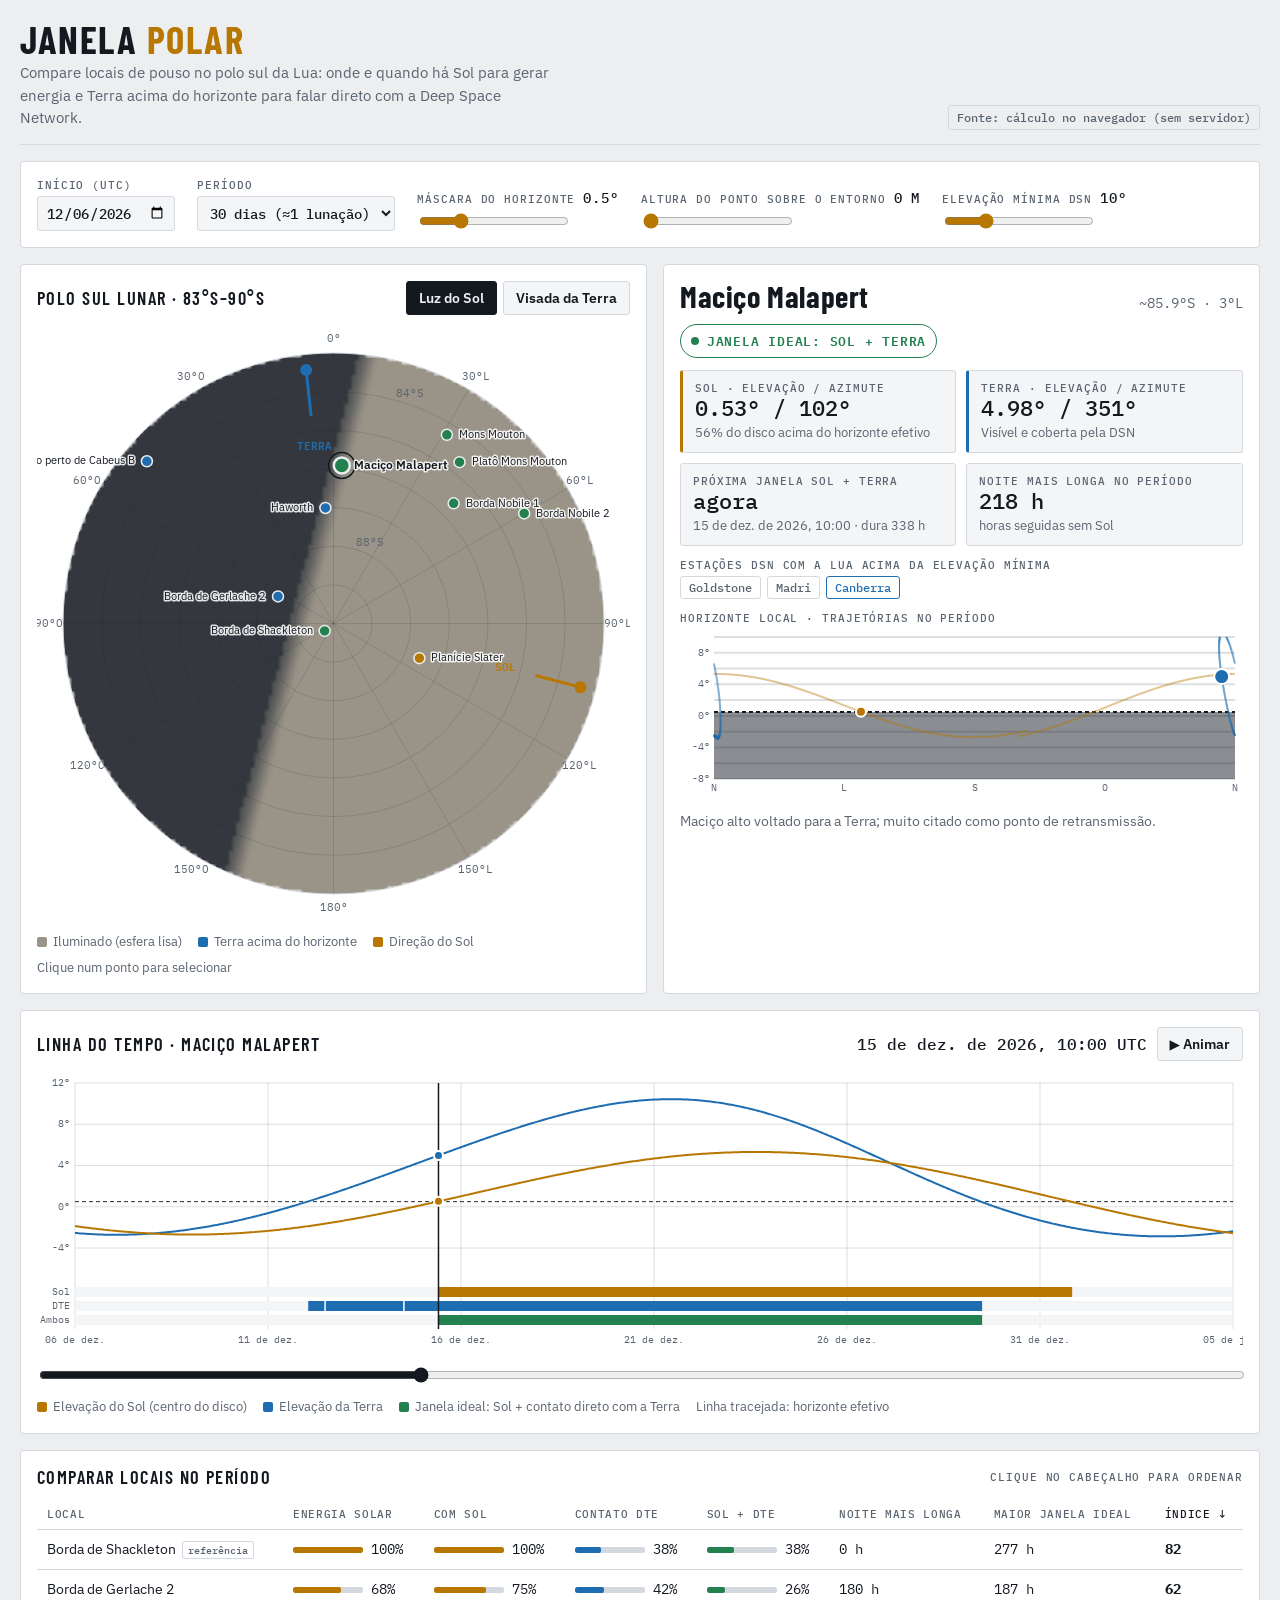
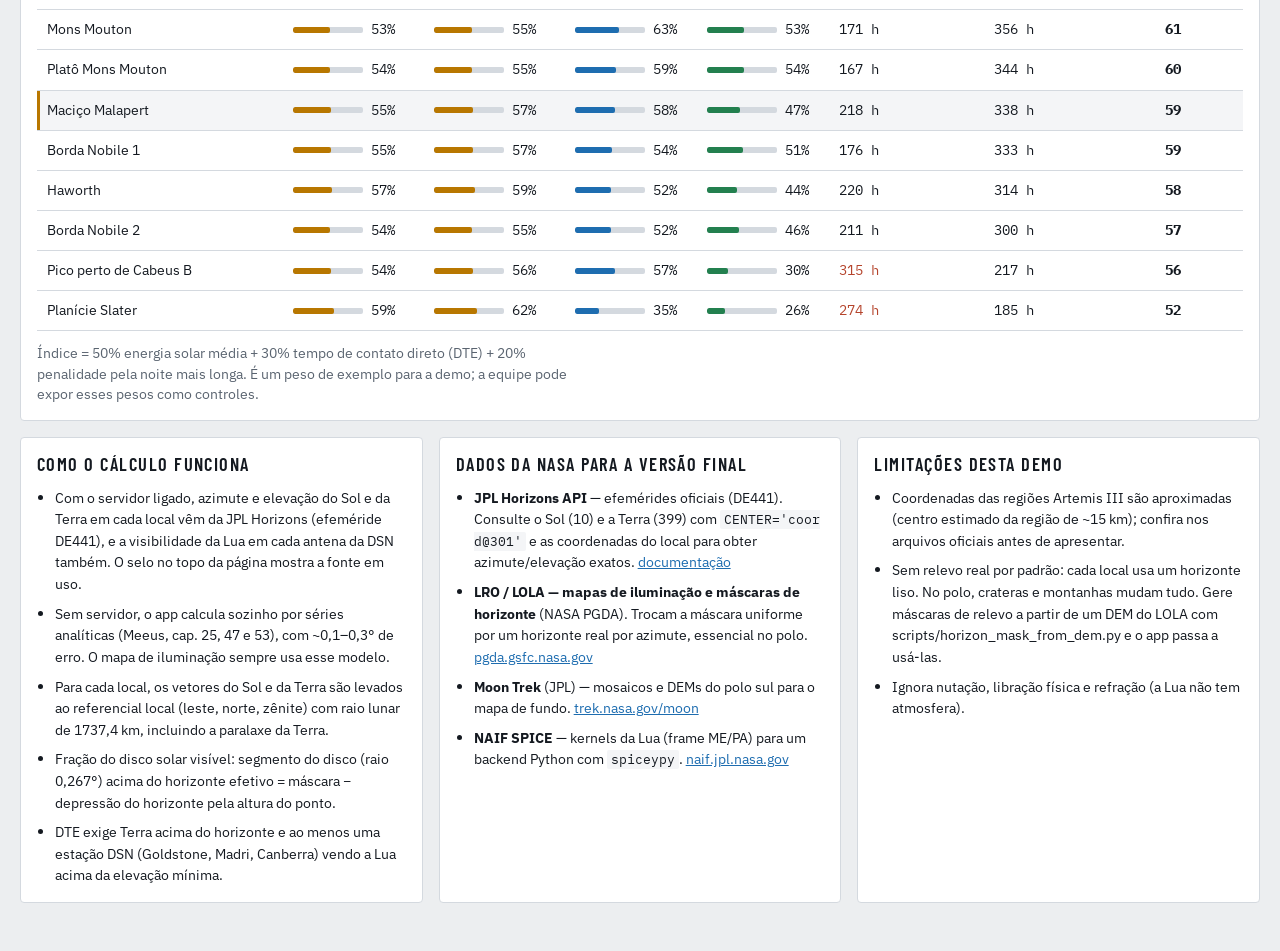
==== frontend/index.html @ 70df2c79 "Janela Polar: backend da JPL Horizons, frontend e scripts - Backend Flask: cliente da Horizons com c" ====
<!doctype html>
<html lang="pt-BR">
<head>
<meta charset="utf-8">
<meta name="viewport" content="width=device-width, initial-scale=1, viewport-fit=cover">
<title>Janela Polar</title>
<link rel="preconnect" href="https://fonts.googleapis.com">
<link rel="preconnect" href="https://fonts.gstatic.com" crossorigin>
<link rel="stylesheet" href="https://fonts.googleapis.com/css2?family=Barlow+Condensed:wght@500;600;700&family=IBM+Plex+Mono:wght@400;500&family=IBM+Plex+Sans:wght@400;500;600&display=swap">
<style>
/* Layout: console de missão — barra de controles, mapa polar + painel do local, linha do tempo, tabela comparativa */
:root{
  --bg:#0e1115; --panel:#151a20; --panel-2:#1b2129; --line:#29313b; --fg:#e4e7ea; --muted:#8e98a3;
  --sun:#f0b443; --earth:#5ea8e4; --both:#6fcf9a; --warn:#e2725b;
  --lit:#b8b2a6; --shade:#07090c; --grid:rgba(200,210,220,.14);
  --f-display:"Barlow Condensed","Arial Narrow",system-ui,sans-serif;
  --f-body:"IBM Plex Sans",system-ui,-apple-system,"Segoe UI",sans-serif;
  --f-mono:"IBM Plex Mono",ui-monospace,"SFMono-Regular",Menlo,monospace;
  color-scheme:dark;
}
@media (prefers-color-scheme: light){:root:not([data-theme="dark"]){
  --bg:#eceef0; --panel:#ffffff; --panel-2:#f4f5f7; --line:#d4d9df; --fg:#141920; --muted:#5a6470;
  --sun:#b87700; --earth:#1e6db0; --both:#23804f; --warn:#b5442c;
  --lit:#9a9488; --shade:#2b3038; --grid:rgba(20,30,40,.14); color-scheme:light}}
:root[data-theme="light"]{
  --bg:#eceef0; --panel:#ffffff; --panel-2:#f4f5f7; --line:#d4d9df; --fg:#141920; --muted:#5a6470;
  --sun:#b87700; --earth:#1e6db0; --both:#23804f; --warn:#b5442c;
  --lit:#9a9488; --shade:#2b3038; --grid:rgba(20,30,40,.14); color-scheme:light}
*{box-sizing:border-box}
body{background:var(--bg);color:var(--fg);font:15px/1.5 var(--f-body);margin:0}
.wrap{max-width:1280px;margin:0 auto;padding-inline:20px;padding-block:20px 48px;display:flex;flex-direction:column;gap:16px}
header{display:flex;flex-wrap:wrap;align-items:flex-end;justify-content:space-between;gap:12px;border-bottom:1px solid var(--line);padding-bottom:14px}
h1{font:700 2.4rem/1 var(--f-display);letter-spacing:.04em;text-transform:uppercase;margin:0}
h1 span{color:var(--sun)}
.sub{color:var(--muted);margin:4px 0 0;max-width:60ch}
.tag{font:500 .75rem var(--f-mono);color:var(--muted);border:1px solid var(--line);padding:4px 8px;border-radius:3px;max-width:100%}
.tag[data-state="horizons"]{color:var(--both);border-color:var(--both)}
.tag[data-state="loading"]{color:var(--sun);border-color:var(--sun)}
a.btn{font:600 .85rem var(--f-body);background:var(--panel-2);color:var(--fg);border:1px solid var(--line);border-radius:3px;padding:7px 12px;text-decoration:none}
a.btn:hover{border-color:var(--muted)}
h2{font:600 1.15rem/1.1 var(--f-display);letter-spacing:.08em;text-transform:uppercase;margin:0;color:var(--fg)}
.lbl{font:500 .7rem var(--f-mono);letter-spacing:.08em;text-transform:uppercase;color:var(--muted)}
.card{background:var(--panel);border:1px solid var(--line);border-radius:4px;padding:16px;min-width:0;display:flex;flex-direction:column;gap:12px}
.controls{display:flex;flex-wrap:wrap;gap:14px 22px;align-items:flex-end}
.ctl{display:flex;flex-direction:column;gap:4px;min-width:0}
.ctl output{font:500 .85rem var(--f-mono);color:var(--fg)}
input[type=date],select{font:500 .9rem var(--f-mono);background:var(--panel-2);color:var(--fg);border:1px solid var(--line);border-radius:3px;padding:6px 8px}
input[type=range]{width:150px;accent-color:var(--sun)}
button{font:600 .85rem var(--f-body);background:var(--panel-2);color:var(--fg);border:1px solid var(--line);border-radius:3px;padding:7px 12px;cursor:pointer}
button:hover{border-color:var(--muted)}
button:focus-visible,input:focus-visible,select:focus-visible,th:focus-visible,tr:focus-visible{outline:2px solid var(--earth);outline-offset:2px}
button[aria-pressed="true"]{background:var(--fg);color:var(--bg);border-color:var(--fg)}
.main{display:grid;grid-template-columns:minmax(0,1.05fr) minmax(0,1fr);gap:16px}
@media (max-width:860px){.main{grid-template-columns:1fr}}
.maphead{display:flex;flex-wrap:wrap;justify-content:space-between;align-items:center;gap:8px}
.toggles{display:flex;gap:6px;flex-wrap:wrap}
canvas{display:block;width:100%;touch-action:none}
#map{aspect-ratio:1/1;max-width:100%;cursor:crosshair}
.legend{display:flex;flex-wrap:wrap;gap:6px 16px;font-size:.82rem;color:var(--muted)}
.sw{display:inline-block;width:10px;height:10px;border-radius:2px;margin-right:6px;vertical-align:-1px}
.site-title{display:flex;flex-wrap:wrap;justify-content:space-between;gap:8px;align-items:baseline}
.site-title h3{font:700 1.9rem/1 var(--f-display);margin:0;letter-spacing:.02em}
.coords{font:400 .85rem var(--f-mono);color:var(--muted)}
.status{display:inline-flex;align-items:center;gap:8px;font:600 .8rem var(--f-mono);text-transform:uppercase;letter-spacing:.06em;padding:5px 10px;border-radius:999px;border:1px solid currentColor}
.status::before{content:"";width:8px;height:8px;border-radius:50%;background:currentColor}
.readouts{display:grid;grid-template-columns:repeat(2,minmax(0,1fr));gap:10px}
.ro{background:var(--panel-2);border:1px solid var(--line);border-radius:3px;padding:10px 12px;display:flex;flex-direction:column;gap:2px}
.ro .v{font:500 1.35rem/1.1 var(--f-mono);font-variant-numeric:tabular-nums}
.ro .d{font-size:.8rem;color:var(--muted)}
.ro.sun{border-left:3px solid var(--sun)} .ro.earth{border-left:3px solid var(--earth)}
.chips{display:flex;gap:6px;flex-wrap:wrap}
.chip{font:500 .75rem var(--f-mono);padding:3px 8px;border-radius:3px;border:1px solid var(--line);color:var(--muted)}
.chip.on{color:var(--earth);border-color:var(--earth)}
.note{font-size:.85rem;color:var(--muted);margin:0;max-width:70ch}
#horizon{height:170px}
#timeline{height:280px;cursor:ew-resize}
.tlhead{display:flex;flex-wrap:wrap;justify-content:space-between;align-items:center;gap:10px}
.now{font:500 1rem var(--f-mono);font-variant-numeric:tabular-nums}
#scrub{width:100%;accent-color:var(--fg)}
.tablewrap{overflow-x:auto}
table{border-collapse:collapse;width:100%;min-width:860px;font-size:.88rem}
th{font:500 .7rem var(--f-mono);letter-spacing:.06em;text-transform:uppercase;color:var(--muted);text-align:left;padding:8px 10px;border-bottom:1px solid var(--line);cursor:pointer;white-space:nowrap;user-select:none}
th.sorted{color:var(--fg)}
td{padding:9px 10px;border-bottom:1px solid var(--line);font-variant-numeric:tabular-nums;white-space:nowrap}
td.num{font-family:var(--f-mono)}
tbody tr{cursor:pointer}
tbody tr:hover{background:var(--panel-2)}
tbody tr.sel{background:var(--panel-2);box-shadow:inset 3px 0 0 var(--sun)}
.bar{display:flex;align-items:center;gap:8px}
.bar i{display:block;height:6px;border-radius:2px;background:var(--line);width:70px;position:relative;overflow:hidden}
.bar i b{position:absolute;inset:0 auto 0 0;border-radius:2px}
.ref{font:500 .65rem var(--f-mono);color:var(--muted);border:1px solid var(--line);padding:1px 5px;border-radius:2px;margin-left:6px}
.cols{display:grid;grid-template-columns:repeat(auto-fit,minmax(280px,1fr));gap:16px}
.cols ul{margin:0;padding-left:18px;display:flex;flex-direction:column;gap:8px;font-size:.9rem}
.cols li{max-width:65ch}
a{color:var(--earth)}
code{font:400 .82rem var(--f-mono);background:var(--panel-2);padding:1px 4px;border-radius:2px;word-break:break-all}
@media (prefers-reduced-motion: reduce){*{transition:none!important}}
</style>

</head>
<body>
<div class="wrap">
<header>
  <div>
    <h1>Janela <span>Polar</span></h1>
    <p class="sub">Compare locais de pouso no polo sul da Lua: onde e quando há Sol para gerar energia e Terra acima do horizonte para falar direto com a Deep Space Network.</p>
  </div>
  <span class="tag" id="src" data-state="loading" title="De onde vêm as posições do Sol e da Terra">Calculando no navegador…</span>
</header>

<section class="card" aria-label="Parâmetros">
  <div class="controls">
    <label class="ctl"><span class="lbl">Início (UTC)</span><input type="date" id="start" value="2026-10-13"></label>
    <label class="ctl"><span class="lbl">Período</span>
      <select id="dur"><option value="14">14 dias</option><option value="30" selected>30 dias (≈1 lunação)</option><option value="60">60 dias</option><option value="90">90 dias</option></select></label>
    <label class="ctl"><span class="lbl">Máscara do horizonte <output id="maskO"></output></span><input type="range" id="mask" min="-1" max="5" step="0.1" value="0.5"></label>
    <label class="ctl"><span class="lbl">Altura do ponto sobre o entorno <output id="hgtO"></output></span><input type="range" id="hgt" min="0" max="3000" step="50" value="0"></label>
    <label class="ctl"><span class="lbl">Elevação mínima DSN <output id="dsnO"></output></span><input type="range" id="dsn" min="5" max="25" step="1" value="10"></label>
  </div>
</section>

<div class="main">
  <section class="card" aria-label="Mapa do polo sul">
    <div class="maphead">
      <h2>Polo sul lunar · 83°S–90°S</h2>
      <div class="toggles">
        <button id="tSun" aria-pressed="true">Luz do Sol</button>
        <button id="tEarth" aria-pressed="false">Visada da Terra</button>
      </div>
    </div>
    <canvas id="map" width="600" height="600" aria-label="Mapa polar estereográfico com os locais candidatos"></canvas>
    <div class="legend">
      <span><span class="sw" style="background:var(--lit)"></span>Iluminado (esfera lisa)</span>
      <span><span class="sw" style="background:var(--earth)"></span>Terra acima do horizonte</span>
      <span><span class="sw" style="background:var(--sun)"></span>Direção do Sol</span>
      <span>Clique num ponto para selecionar</span>
    </div>
  </section>

  <section class="card" aria-live="polite">
    <div class="site-title">
      <h3 id="sName">—</h3>
      <span class="coords" id="sCoords"></span>
    </div>
    <div><span class="status" id="sStatus">—</span></div>
    <div class="readouts">
      <div class="ro sun"><span class="lbl">Sol · elevação / azimute</span><span class="v" id="rSun">—</span><span class="d" id="rSunD"></span></div>
      <div class="ro earth"><span class="lbl">Terra · elevação / azimute</span><span class="v" id="rEarth">—</span><span class="d" id="rEarthD"></span></div>
      <div class="ro"><span class="lbl">Próxima janela Sol + Terra</span><span class="v" id="rNext">—</span><span class="d" id="rNextD"></span></div>
      <div class="ro"><span class="lbl">Noite mais longa no período</span><span class="v" id="rDark">—</span><span class="d">horas seguidas sem Sol</span></div>
    </div>
    <div class="ctl"><span class="lbl">Estações DSN com a Lua acima da elevação mínima</span>
      <div class="chips" id="dsnChips"></div></div>
    <div class="ctl"><span class="lbl">Horizonte local · trajetórias no período</span>
      <canvas id="horizon" aria-label="Vista do horizonte com trajetórias do Sol e da Terra"></canvas></div>
    <p class="note" id="sNote"></p>
  </section>
</div>

<section class="card" aria-label="Linha do tempo">
  <div class="tlhead">
    <h2>Linha do tempo · <span id="tlName"></span></h2>
    <div style="display:flex;gap:10px;align-items:center;flex-wrap:wrap">
      <span class="now" id="nowLbl"></span>
      <a class="btn" id="csv" href="#" hidden>Baixar janelas (CSV)</a>
      <button id="play" aria-pressed="false">▶ Animar</button>
    </div>
  </div>
  <canvas id="timeline" aria-label="Elevação do Sol e da Terra ao longo do período"></canvas>
  <input type="range" id="scrub" min="0" max="719" value="0" aria-label="Momento selecionado">
  <div class="legend">
    <span><span class="sw" style="background:var(--sun)"></span>Elevação do Sol (centro do disco)</span>
    <span><span class="sw" style="background:var(--earth)"></span>Elevação da Terra</span>
    <span><span class="sw" style="background:var(--both)"></span>Janela ideal: Sol + contato direto com a Terra</span>
    <span>Linha tracejada: horizonte efetivo</span>
  </div>
</section>

<section class="card" aria-label="Comparação">
  <div class="tlhead"><h2>Comparar locais no período</h2><span class="lbl">clique no cabeçalho para ordenar</span></div>
  <div class="tablewrap"><table id="tbl"><thead></thead><tbody></tbody></table></div>
  <p class="note">Índice = 50% energia solar média + 30% tempo de contato direto (DTE) + 20% penalidade pela noite mais longa. É um peso de exemplo para a demo; a equipe pode expor esses pesos como controles.</p>
</section>

<section class="cols">
  <div class="card"><h2>Como o cálculo funciona</h2><ul>
    <li>Com o servidor ligado, azimute e elevação do Sol e da Terra em cada local vêm da JPL Horizons (efeméride DE441), e a visibilidade da Lua em cada antena da DSN também. O selo no topo da página mostra a fonte em uso.</li>
    <li>Sem servidor, o app calcula sozinho por séries analíticas (Meeus, cap. 25, 47 e 53), com ~0,1–0,3° de erro. O mapa de iluminação sempre usa esse modelo.</li>
    <li>Para cada local, os vetores do Sol e da Terra são levados ao referencial local (leste, norte, zênite) com raio lunar de 1737,4 km, incluindo a paralaxe da Terra.</li>
    <li>Fração do disco solar visível: segmento do disco (raio 0,267°) acima do horizonte efetivo = máscara − depressão do horizonte pela altura do ponto.</li>
    <li>DTE exige Terra acima do horizonte e ao menos uma estação DSN (Goldstone, Madri, Canberra) vendo a Lua acima da elevação mínima.</li>
  </ul></div>
  <div class="card"><h2>Dados da NASA para a versão final</h2><ul>
    <li><b>JPL Horizons API</b> — efemérides oficiais (DE441). Consulte o Sol (10) e a Terra (399) com <code>CENTER='coord@301'</code> e as coordenadas do local para obter azimute/elevação exatos. <a href="https://ssd-api.jpl.nasa.gov/doc/horizons.html" target="_blank" rel="noopener">documentação</a></li>
    <li><b>LRO / LOLA — mapas de iluminação e máscaras de horizonte</b> (NASA PGDA). Trocam a máscara uniforme por um horizonte real por azimute, essencial no polo. <a href="https://pgda.gsfc.nasa.gov/" target="_blank" rel="noopener">pgda.gsfc.nasa.gov</a></li>
    <li><b>Moon Trek</b> (JPL) — mosaicos e DEMs do polo sul para o mapa de fundo. <a href="https://trek.nasa.gov/moon/" target="_blank" rel="noopener">trek.nasa.gov/moon</a></li>
    <li><b>NAIF SPICE</b> — kernels da Lua (frame ME/PA) para um backend Python com <code>spiceypy</code>. <a href="https://naif.jpl.nasa.gov/naif/" target="_blank" rel="noopener">naif.jpl.nasa.gov</a></li>
  </ul></div>
  <div class="card"><h2>Limitações desta demo</h2><ul>
    <li>Coordenadas das regiões Artemis III são aproximadas (centro estimado da região de ~15 km); confira nos arquivos oficiais antes de apresentar.</li>
    <li>Sem relevo real por padrão: cada local usa um horizonte liso. No polo, crateras e montanhas mudam tudo. Gere máscaras de relevo a partir de um DEM do LOLA com scripts/horizon_mask_from_dem.py e o app passa a usá-las.</li>
    <li>Ignora nutação, libração física e refração (a Lua não tem atmosfera).</li>
  </ul></div>
</section>
</div>

<script src="config.js"></script>
<script>
/* ===== Motor de efemérides (Meeus) =====
   Usado (1) para o mapa de iluminação e (2) como reserva quando não há servidor.
   A mesma matemática está em backend/app/analytic.py. */
const D2R=Math.PI/180,R2D=180/Math.PI,RM=1737.4,SUN_R=0.2666;
const sd=x=>Math.sin(x*D2R),cd=x=>Math.cos(x*D2R);
const norm=a=>{a%=360;return a<0?a+360:a};
const wrap=a=>{a=norm(a);return a>180?a-360:a};
function moonGeo(T){
 const Lp=norm(218.3164477+481267.88123421*T),D=norm(297.8501921+445267.1114034*T),M=norm(357.5291092+35999.0502909*T),Mp=norm(134.9633964+477198.8675055*T),F=norm(93.2720950+483202.0175233*T),Om=norm(125.0445479-1934.1362891*T),E=1-0.002516*T,s=sd,c=cd;
 const L=6288774*s(Mp)+1274027*s(2*D-Mp)+658314*s(2*D)+213618*s(2*Mp)-185116*E*s(M)-114332*s(2*F)+58793*s(2*D-2*Mp)+57066*E*s(2*D-M-Mp)+53322*s(2*D+Mp)+45758*E*s(2*D-M)-40923*E*s(M-Mp)-34720*s(D)-30383*E*s(M+Mp)+15327*s(2*D-2*F)-12528*s(Mp+2*F)+10980*s(Mp-2*F)+10675*s(4*D-Mp)+10034*s(3*Mp)+8548*s(4*D-2*Mp)-7888*E*s(2*D+M-Mp)-6766*E*s(2*D+M)-5163*s(D-Mp);
 const B=5128122*s(F)+280602*s(Mp+F)+277693*s(Mp-F)+173237*s(2*D-F)+55413*s(2*D-Mp+F)+46271*s(2*D-Mp-F)+32573*s(2*D+F)+17198*s(2*Mp+F)+9266*s(2*D+Mp-F)+8822*s(2*Mp-F)+8216*E*s(2*D-M-F)+4324*s(2*D-2*Mp-F)+4200*s(2*D+Mp+F);
 const R=-20905355*c(Mp)-3699111*c(2*D-Mp)-2955968*c(2*D)-569925*c(2*Mp)+48888*E*c(M)-3149*c(2*F)+246158*c(2*D-2*Mp)-152138*E*c(2*D-M-Mp)-170733*c(2*D+Mp)-204586*E*c(2*D-M)-129620*E*c(M-Mp)+108743*c(D)+104755*E*c(M+Mp)+10321*c(2*D-2*F)+79661*c(Mp-2*F)-34782*c(4*D-Mp)-23210*c(3*Mp)-21636*c(4*D-2*Mp)+24208*E*c(2*D+M-Mp)+30824*E*c(2*D+M)-8379*c(D-Mp);
 return {lam:norm(Lp+L/1e6),bet:B/1e6,dist:385000.56+R/1000,F,Om};
}
function sunGeo(T){const L0=norm(280.46646+36000.76983*T),M=norm(357.52911+35999.05029*T);
 const C=(1.914602-0.004817*T)*sd(M)+0.019993*sd(2*M)+0.000289*sd(3*M);const e=0.016708634,v=M+C;
 return {lam:norm(L0+C),dist:149597870.7*1.000001018*(1-e*e)/(1+e*cd(v))};}
const INC=1.54242;
function selen(lam,bet,mo){const W=lam-mo.Om;
 const A=Math.atan2(sd(W)*cd(bet)*cd(INC)-sd(bet)*sd(INC),cd(W)*cd(bet))*R2D;
 return {lon:wrap(A-mo.F),lat:Math.asin(-sd(W)*cd(bet)*sd(INC)-sd(bet)*cd(INC))*R2D};}
function ephem(ms){const jd=ms/864e5+2440587.5,T=(jd-2451545)/36525;
 const mo=moonGeo(T),su=sunGeo(T);
 const earth=selen(mo.lam,mo.bet,mo);earth.dist=mo.dist;
 const r=mo.dist/su.dist,lamH=su.lam+180+r*R2D*cd(mo.bet)*sd(su.lam-mo.lam);
 const sun=selen(lamH,r*mo.bet,mo);sun.dist=su.dist;
 const eps=23.4393-0.013*T;
 const ra=Math.atan2(sd(mo.lam)*cd(eps)-Math.tan(mo.bet*D2R)*sd(eps),cd(mo.lam))*R2D;
 const dec=Math.asin(sd(mo.bet)*cd(eps)+cd(mo.bet)*sd(eps)*sd(mo.lam))*R2D;
 const gmst=norm(280.46061837+360.98564736629*(jd-2451545));
 return {earth,sun,ra,dec,gmst};}
function topo(lat,lon,body){
 const bx=body.dist*cd(body.lat)*cd(body.lon),by=body.dist*cd(body.lat)*sd(body.lon),bz=body.dist*sd(body.lat);
 const ux=cd(lat)*cd(lon),uy=cd(lat)*sd(lon),uz=sd(lat);
 const vx=bx-RM*ux,vy=by-RM*uy,vz=bz-RM*uz,n=Math.hypot(vx,vy,vz);
 const up=(vx*ux+vy*uy+vz*uz)/n,ea=(-vx*sd(lon)+vy*cd(lon))/n,no=(-vx*sd(lat)*cd(lon)-vy*sd(lat)*sd(lon)+vz*cd(lat))/n;
 return {el:Math.asin(Math.max(-1,Math.min(1,up)))*R2D,az:norm(Math.atan2(ea,no)*R2D)};}
function discFrac(el,h){const d=(el-h)/SUN_R;if(d>=1)return 1;if(d<=-1)return 0;return (Math.PI-Math.acos(d)+d*Math.sqrt(1-d*d))/Math.PI;}
let DSN=[{id:"gdscc",n:"Goldstone",lat:35.43,lon:-116.89},{id:"mdscc",n:"Madri",lat:40.43,lon:-4.25},{id:"cdscc",n:"Canberra",lat:-35.40,lon:148.98}];
function dsnEl(e,st){const H=e.gmst+st.lon-e.ra;return Math.asin(sd(st.lat)*sd(e.dec)+cd(st.lat)*cd(e.dec)*cd(H))*R2D;}

/* ===== Locais (coordenadas aproximadas) =====
   Lista de reserva. Quando o servidor responde, a lista vem de backend/data/sites.json. */
let SITES=[
 {id:"cab",n:"Pico perto de Cabeus B",lat:-83.6,lon:-49,d:"Região mais distante do polo; voltada para o lado visível, boa visada da Terra."},
 {id:"haw",n:"Haworth",lat:-87.0,lon:-4,d:"Borda da cratera Haworth, vizinha de regiões permanentemente sombreadas."},
 {id:"mal",n:"Maciço Malapert",lat:-85.9,lon:3,d:"Maciço alto voltado para a Terra; muito citado como ponto de retransmissão."},
 {id:"mmp",n:"Platô Mons Mouton",lat:-84.7,lon:38,d:"Platô no topo de Mons Mouton, área alta e relativamente plana."},
 {id:"mmo",n:"Mons Mouton",lat:-84.3,lon:31,d:"Encostas de Mons Mouton, uma das maiores elevações da região."},
 {id:"nb1",n:"Borda Nobile 1",lat:-85.6,lon:45,d:"Borda da cratera Nobile, próxima a sombras permanentes."},
 {id:"nb2",n:"Borda Nobile 2",lat:-84.3,lon:60,d:"Outro trecho da borda de Nobile, mais a leste."},
 {id:"dg2",n:"Borda de Gerlache 2",lat:-88.4,lon:-64,d:"A mais próxima do polo (~50 km), sobre um relevo ~3 km acima do entorno."},
 {id:"sla",n:"Planície Slater",lat:-87.6,lon:112,d:"Planície do lado oposto à Terra: compare a comunicação com os demais."},
 {id:"shk",n:"Borda de Shackleton",lat:-89.7,lon:-130,ref:true,d:"Referência clássica de iluminação quase contínua (não está na lista de 9)."}
];

/* ===== Estado ===== */
const $=id=>document.getElementById(id);
const S={start:0,hours:720,t:0,sel:"mal",layer:{sun:true,earth:false},sort:{k:"score",dir:-1},raw:null,win:null,stats:null,src:"local",playing:false};
const API_BASE=window.JANELA_API_BASE??(location.protocol==="file:"?"http://localhost:5000":"");
const fmt=new Intl.DateTimeFormat("pt-BR",{timeZone:"UTC",day:"2-digit",month:"short",year:"numeric",hour:"2-digit",minute:"2-digit"});
const fmtD=new Intl.DateTimeFormat("pt-BR",{timeZone:"UTC",day:"2-digit",month:"short"});
const col=n=>getComputedStyle(document.documentElement).getPropertyValue(n).trim();
function horizonEff(){const m=+$("mask").value,H=+$("hgt").value;const dip=Math.acos(RM/(RM+H/1000))*R2D;return m-dip;}

/* ===== Dados: servidor (Horizons) → arquivo pré-calculado → cálculo local =====
   Todas as fontes produzem o mesmo formato "raw":
   { sites: {id: {se, sa, ee, ea, mask}}, dsnEl: [Float32Array por antena] } */
function readPeriod(){
 const [y,mo,d]=$("start").value.split("-").map(Number);
 S.start=Date.UTC(y,(mo||1)-1,d||1);S.hours=+$("dur").value*24;
}
function localRaw(){
 const N=S.hours+1,sites={},dsn=DSN.map(()=>new Float32Array(N));
 for(const s of SITES)sites[s.id]={se:new Float32Array(N),sa:new Float32Array(N),ee:new Float32Array(N),ea:new Float32Array(N),mask:null};
 for(let i=0;i<N;i++){const e=ephem(S.start+i*36e5);
  DSN.forEach((st,k)=>dsn[k][i]=dsnEl(e,st));
  for(const s of SITES){const a=topo(s.lat,s.lon,e.sun),b=topo(s.lat,s.lon,e.earth),r=sites[s.id];r.se[i]=a.el;r.sa[i]=a.az;r.ee[i]=b.el;r.ea[i]=b.az;}}
 return {sites,dsnEl:dsn};
}
const F32=a=>Float32Array.from(a,v=>v==null?NaN:v);
function fromBundle(b){
 if(b.step_min!==60)throw new Error("o app espera passo de 60 min");
 if(b.site_list)SITES=b.site_list.map(s=>({id:s.id,n:s.name,lat:s.lat,lon:s.lon,d:s.desc||"",ref:!!s.ref}));
 if(b.dsn&&b.dsn.stations)DSN=b.dsn.stations.map(s=>({id:s.id,n:s.name,lat:s.lat,lon:s.lon}));
 const sites={};
 for(const [id,r] of Object.entries(b.sites))sites[id]={se:F32(r.sun_el),sa:F32(r.sun_az),ee:F32(r.earth_el),ea:F32(r.earth_az),mask:r.mask||null};
 S.hours=b.n-1;
 return {sites,dsnEl:DSN.map(st=>F32(b.dsn.elev[st.id]))};
}
async function fetchJSON(url,ms){
 const c=new AbortController(),t=setTimeout(()=>c.abort(),ms);
 try{const r=await fetch(url,{signal:c.signal});if(!r.ok)throw new Error("HTTP "+r.status);return await r.json();}
 finally{clearTimeout(t);}
}
const SRC_LABEL={
 horizons:"Fonte: JPL Horizons (servidor)",
 mixed:"Fonte: Horizons + modelo analítico (servidor)",
 analytic:"Fonte: modelo analítico (servidor)",
 pre:"Fonte: dados pré-calculados",
 local:"Fonte: cálculo no navegador (sem servidor)",
 loading:"Consultando a JPL Horizons… a primeira vez pode levar ~1 min"};
function setSource(kind,detail){
 S.src=kind;const el=$("src");el.dataset.state=kind==="horizons"?"horizons":kind==="loading"?"loading":"other";
 el.textContent=SRC_LABEL[kind]+(detail?` · ${detail}`:"");
 const server=["horizons","mixed","analytic"].includes(kind);$("csv").hidden=!server;
}
let loadToken=0;
async function loadRemote(){
 const token=++loadToken,date=$("start").value,days=$("dur").value;
 setSource("loading");
 try{
  const b=await fetchJSON(`${API_BASE}/api/bundle?start=${date}&days=${days}&step=60`,180000);
  if(token!==loadToken)return;
  S.raw=fromBundle(b);setSource(b.source,b.warnings&&b.warnings.length?`${b.warnings.length} aviso(s)`:"");
 }catch(err){
  if(token!==loadToken)return;
  try{
   const b=await fetchJSON(`data/bundle-${date}-${days}d.json`,8000);
   if(token!==loadToken)return;
   S.raw=fromBundle(b);setSource("pre",b.source==="horizons"?"JPL Horizons":"modelo analítico");
  }catch(_){if(token!==loadToken)return;setSource("local");return;}
 }
 afterData();
}
function computeWindows(){
 const H0=horizonEff(),dmin=+$("dsn").value,N=S.hours+1,R=S.raw;
 const dsnMask=new Uint8Array(N);
 for(let i=0;i<N;i++){let m=0;R.dsnEl.forEach((a,k)=>{if(a[i]>=dmin)m|=1<<k});dsnMask[i]=m;}
 const win={},stats={};
 for(const s of SITES){const r=R.sites[s.id];if(!r)continue;const mask=r.mask;
  const hz=az=>H0+(mask&&!isNaN(az)?(mask[Math.round(norm(az))%360]??0):0);
  const fr=new Float32Array(N),ok=new Uint8Array(N),hs=new Float32Array(N),he=new Float32Array(N);
  let en=0,lit=0,dte=0,both=0,dark=0,maxDark=0,w=0,maxWin=0;
  for(let i=0;i<N;i++){hs[i]=hz(r.sa[i]);he[i]=hz(r.ea[i]);fr[i]=isNaN(r.se[i])?0:discFrac(r.se[i],hs[i]);
   const L=fr[i]>=0.5,C=r.ee[i]>he[i]&&dsnMask[i]>0;ok[i]=(L?1:0)|(C?2:0);
   en+=fr[i];if(fr[i]>0)lit++;if(C)dte++;if(L&&C)both++;
   dark=fr[i]===0?dark+1:0;maxDark=Math.max(maxDark,dark);
   w=(L&&C)?w+1:0;maxWin=Math.max(maxWin,w);}
  win[s.id]={fr,ok,hs,he,mask,hz};
  const E=en/N,D=dte/N;
  stats[s.id]={energy:E,lit:lit/N,dte:D,both:both/N,maxDark,maxWin,score:100*(0.5*E+0.3*D+0.2*(1-maxDark/N))};}
 SITES=SITES.filter(s=>win[s.id]);if(!win[S.sel])S.sel=SITES[0].id;
 S.win=win;S.dsnMask=dsnMask;S.stats=stats;S.h0=H0;
 $("scrub").max=S.hours;if(S.t>S.hours)S.t=0;$("scrub").value=S.t;
}
const site=id=>Object.assign({},S.raw.sites[id],S.win[id]);

/* ===== Canvas util ===== */
function fit(cv){const r=cv.getBoundingClientRect(),dpr=window.devicePixelRatio||1;const w=Math.max(1,Math.round(r.width)),h=Math.max(1,Math.round(r.height));
 if(cv.width!==w*dpr||cv.height!==h*dpr){cv.width=w*dpr;cv.height=h*dpr;}const ctx=cv.getContext("2d");ctx.setTransform(dpr,0,0,dpr,0,0);return {ctx,w,h};}
function rgba(hex,a){hex=hex.replace("#","");if(hex.length===3)hex=hex.split("").map(c=>c+c).join("");const n=parseInt(hex,16);return `rgba(${n>>16&255},${n>>8&255},${n&255},${a})`;}

/* ===== Mapa polar ===== */
const MAXC=7; // colatitude máxima (graus) => 83°S
const off=document.createElement("canvas");off.width=off.height=150;
function proj(lat,lon,R,cx,cy){const r=R*Math.tan((90+lat)/2*D2R)/Math.tan(MAXC/2*D2R);return [cx+r*sd(lon),cy-r*cd(lon)];}
function unproj(x,y,R,cx,cy){const dx=x-cx,dy=cy-y,r=Math.hypot(dx,dy)/R;const colat=2*Math.atan(r*Math.tan(MAXC/2*D2R))*R2D;return {lat:colat-90,lon:Math.atan2(dx,dy)*R2D,inside:r<=1};}
function drawMap(){
 const cv=$("map"),{ctx,w,h}=fit(cv),cx=w/2,cy=h/2,R=Math.min(w,h)/2-26;
 ctx.clearRect(0,0,w,h);
 // o mapa usa o modelo analítico com horizonte liso (seria pesado pedir 22 mil pontos à Horizons)
 const e=ephem(S.start+S.t*36e5),H=S.h0,o=off.getContext("2d"),img=o.createImageData(150,150);
 const lit=col("--lit"),sh=col("--shade"),ea=col("--earth");
 const pl=parseInt(lit.slice(1),16),ps=parseInt(sh.slice(1),16),pe=parseInt(ea.slice(1),16);
 const L=[pl>>16&255,pl>>8&255,pl&255],Sh=[ps>>16&255,ps>>8&255,ps&255],Ea=[pe>>16&255,pe>>8&255,pe&255];
 for(let j=0;j<150;j++)for(let i=0;i<150;i++){
  const p=unproj(i+.5,j+.5,75,75,75),k=(j*150+i)*4;if(!p.inside){img.data[k+3]=0;continue;}
  let c=[...Sh];
  if(S.layer.sun){const f=discFrac(topo(p.lat,p.lon,e.sun).el,H);c=[0,1,2].map(q=>Sh[q]+(L[q]-Sh[q])*(f>0?0.35+0.65*f:0.08));}
  else c=[0,1,2].map(q=>Sh[q]+(L[q]-Sh[q])*0.3);
  if(S.layer.earth&&topo(p.lat,p.lon,e.earth).el>H)c=[0,1,2].map(q=>c[q]*0.55+Ea[q]*0.45);
  img.data[k]=c[0];img.data[k+1]=c[1];img.data[k+2]=c[2];img.data[k+3]=255;}
 o.putImageData(img,0,0);
 ctx.save();ctx.beginPath();ctx.arc(cx,cy,R,0,7);ctx.clip();ctx.imageSmoothingEnabled=true;ctx.drawImage(off,cx-R,cy-R,2*R,2*R);ctx.restore();
 // graticule
 ctx.strokeStyle=col("--grid");ctx.lineWidth=1;ctx.fillStyle=col("--muted");ctx.font="11px "+col("--f-mono");
 for(const la of [-89,-88,-87,-86,-85,-84]){const [,y]=proj(la,0,R,cx,cy);const r=cy-y;ctx.beginPath();ctx.arc(cx,cy,r,0,7);ctx.stroke();}
 ctx.textAlign="left";for(const la of [-88,-86,-84]){const [x,y]=proj(la,15,R,cx,cy);ctx.fillText(Math.abs(la)+"°S",x+3,y-3);}
 for(let lo=0;lo<360;lo+=30){const [x,y]=proj(-83,lo,R,cx,cy);ctx.beginPath();ctx.moveTo(cx,cy);ctx.lineTo(x,y);ctx.stroke();
  const [lx,ly]=proj(-83,lo,R+14,cx,cy);ctx.textAlign="center";ctx.textBaseline="middle";const v=wrap(lo);ctx.fillText(v===0?"0°":v===180?"180°":Math.abs(v)+"°"+(v>0?"L":"O"),lx,ly);}
 ctx.beginPath();ctx.arc(cx,cy,R,0,7);ctx.strokeStyle=col("--line");ctx.stroke();
 // direction arrows on rim
 const arrow=(lon,c,label)=>{const [x1,y1]=proj(-83.4,lon,R,cx,cy),[x2,y2]=proj(-84.6,lon,R,cx,cy);ctx.strokeStyle=c;ctx.fillStyle=c;ctx.lineWidth=3;ctx.beginPath();ctx.moveTo(x1,y1);ctx.lineTo(x2,y2);ctx.stroke();
  ctx.beginPath();ctx.arc(x1,y1,6,0,7);ctx.fill();ctx.font="600 11px "+col("--f-mono");const [tx,ty]=proj(-85.4,lon,R,cx,cy);ctx.textAlign="center";ctx.fillText(label,tx,ty);ctx.lineWidth=1;};
 arrow(e.sun.lon,col("--sun"),"SOL");arrow(e.earth.lon,col("--earth"),"TERRA");
 // sites
 for(const s of SITES){const [x,y]=proj(s.lat,s.lon,R,cx,cy),sel=s.id===S.sel,ok=S.win[s.id].ok[S.t];
  const c=ok===3?col("--both"):ok===1?col("--sun"):ok===2?col("--earth"):col("--muted");
  ctx.beginPath();ctx.arc(x,y,sel?8:5.5,0,7);ctx.fillStyle=c;ctx.fill();ctx.lineWidth=sel?2.5:1.5;ctx.strokeStyle=col("--bg");ctx.stroke();
  if(sel){ctx.beginPath();ctx.arc(x,y,13,0,7);ctx.strokeStyle=col("--fg");ctx.lineWidth=1.5;ctx.stroke();}
  ctx.font=(sel?"600 12px ":"11px ")+col("--f-body");ctx.textAlign=x>cx?"left":"right";ctx.textBaseline="middle";
  const tx=x+(x>cx?12:-12);ctx.lineJoin="round";ctx.lineWidth=3;ctx.strokeStyle=rgba(col("--panel"),0.85);ctx.strokeText(s.n,tx,y);ctx.fillStyle=col("--fg");ctx.fillText(s.n,tx,y);ctx.lineWidth=1;}
 cv._geo={R,cx,cy};
}
$("map").addEventListener("click",ev=>{const g=$("map")._geo,r=$("map").getBoundingClientRect(),x=ev.clientX-r.left,y=ev.clientY-r.top;
 let best=null,bd=22;for(const s of SITES){const [sx,sy]=proj(s.lat,s.lon,g.R,g.cx,g.cy),d=Math.hypot(sx-x,sy-y);if(d<bd){bd=d;best=s;}}
 if(best){S.sel=best.id;renderAll();}});
$("map").addEventListener("mousemove",ev=>{const g=$("map")._geo;if(!g)return;const r=$("map").getBoundingClientRect(),x=ev.clientX-r.left,y=ev.clientY-r.top;
 $("map").style.cursor=SITES.some(s=>{const [sx,sy]=proj(s.lat,s.lon,g.R,g.cx,g.cy);return Math.hypot(sx-x,sy-y)<22})?"pointer":"crosshair";});

/* ===== Horizonte ===== */
function drawHorizon(){
 const cv=$("horizon"),{ctx,w,h}=fit(cv),D=site(S.sel),pad={l:34,r:8,t:8,b:20};
 const lo=-8,hi=10,X=a=>pad.l+a/360*(w-pad.l-pad.r),Y=v=>pad.t+(hi-v)/(hi-lo)*(h-pad.t-pad.b);
 ctx.clearRect(0,0,w,h);
 // perfil do horizonte: liso, ou o relevo real se houver máscara (data/horizon_masks)
 const prof=[];for(let a=0;a<=360;a+=2)prof.push([X(a),Y(Math.max(lo,Math.min(hi,D.hz(a))))]);
 ctx.beginPath();ctx.moveTo(pad.l,Y(lo));prof.forEach(([x,y])=>ctx.lineTo(x,y));ctx.lineTo(w-pad.r,Y(lo));ctx.closePath();
 ctx.fillStyle=rgba(col("--shade"),0.55);ctx.fill();
 ctx.strokeStyle=col("--grid");ctx.fillStyle=col("--muted");ctx.font="10px "+col("--f-mono");ctx.textAlign="right";ctx.textBaseline="middle";
 for(let v=-8;v<=10;v+=2){ctx.beginPath();ctx.moveTo(pad.l,Y(v));ctx.lineTo(w-pad.r,Y(v));ctx.stroke();if(v%4===0)ctx.fillText(v+"°",pad.l-4,Y(v));}
 ctx.textAlign="center";ctx.textBaseline="top";[["N",0],["L",90],["S",180],["O",270],["N",360]].forEach(([t,a])=>ctx.fillText(t,X(a),h-pad.b+4));
 ctx.setLineDash([4,3]);ctx.strokeStyle=col("--fg");ctx.beginPath();prof.forEach(([x,y],i)=>i?ctx.lineTo(x,y):ctx.moveTo(x,y));ctx.stroke();ctx.setLineDash([]);
 const track=(el,az,c)=>{ctx.fillStyle=rgba(c,0.35);for(let i=0;i<el.length;i+=2){const v=el[i];if(v<lo||v>hi)continue;ctx.fillRect(X(az[i])-1,Y(v)-1,2,2);}};
 track(D.se,D.sa,col("--sun"));track(D.ee,D.ea,col("--earth"));
 const ppd=(h-pad.t-pad.b)/(hi-lo);
 const dot=(el,az,c,r)=>{if(el<lo||el>hi)return;ctx.beginPath();ctx.arc(X(az),Y(el),r,0,7);ctx.fillStyle=c;ctx.fill();ctx.lineWidth=2;ctx.strokeStyle=col("--panel");ctx.stroke();};
 dot(D.se[S.t],D.sa[S.t],col("--sun"),Math.max(5,SUN_R*ppd));dot(D.ee[S.t],D.ea[S.t],col("--earth"),Math.max(5,0.95*ppd));
}

/* ===== Linha do tempo ===== */
function drawTimeline(){
 const cv=$("timeline"),{ctx,w,h}=fit(cv),D=site(S.sel),N=S.hours+1,pad={l:38,r:10,t:10,b:74};
 let lo=-6,hi=4;for(let i=0;i<N;i++){if(!isNaN(D.se[i])){hi=Math.max(hi,D.se[i],D.ee[i]);lo=Math.min(lo,D.se[i],D.ee[i],D.hs[i]-2);}}
 hi=Math.ceil(hi+1);lo=Math.max(-14,Math.floor(lo-1));
 const X=i=>pad.l+i/(N-1)*(w-pad.l-pad.r),Y=v=>pad.t+(hi-v)/(hi-lo)*(h-pad.t-pad.b);
 ctx.clearRect(0,0,w,h);
 ctx.font="10px "+col("--f-mono");ctx.fillStyle=col("--muted");ctx.strokeStyle=col("--grid");ctx.textAlign="right";ctx.textBaseline="middle";
 const st=hi-lo>16?4:2;for(let v=Math.ceil(lo/st)*st;v<=hi;v+=st){ctx.beginPath();ctx.moveTo(pad.l,Y(v));ctx.lineTo(w-pad.r,Y(v));ctx.stroke();ctx.fillText(v+"°",pad.l-5,Y(v));}
 // day ticks
 const days=S.hours/24,every=days>45?10:days>20?5:2;ctx.textAlign="center";ctx.textBaseline="top";
 for(let d=0;d<=days;d+=every){const x=X(d*24);ctx.beginPath();ctx.moveTo(x,pad.t);ctx.lineTo(x,h-pad.b+50);ctx.stroke();ctx.fillText(fmtD.format(S.start+d*864e5),x,h-18);}
 // horizonte efetivo na direção do Sol (reto se não houver máscara de relevo)
 ctx.setLineDash([4,3]);ctx.strokeStyle=col("--fg");ctx.beginPath();for(let i=0;i<N;i++){const x=X(i),y=Y(D.hs[i]);i?ctx.lineTo(x,y):ctx.moveTo(x,y);}ctx.stroke();ctx.setLineDash([]);
 const line=(arr,c)=>{ctx.beginPath();for(let i=0;i<N;i++){const x=X(i),y=Y(arr[i]);i?ctx.lineTo(x,y):ctx.moveTo(x,y);}ctx.strokeStyle=c;ctx.lineWidth=2;ctx.stroke();ctx.lineWidth=1;};
 line(D.ee,col("--earth"));line(D.se,col("--sun"));
 // bands
 const rows=[["Sol",v=>v&1,col("--sun")],["DTE",v=>v&2,col("--earth")],["Ambos",v=>v===3,col("--both")]];
 rows.forEach(([lab,f,c],r)=>{const y=h-pad.b+8+r*14;ctx.fillStyle=col("--panel-2");ctx.fillRect(pad.l,y,w-pad.l-pad.r,10);ctx.fillStyle=c;
  let s=-1;for(let i=0;i<=N;i++){const on=i<N&&f(D.ok[i]);if(on&&s<0)s=i;if(!on&&s>=0){ctx.fillRect(X(s),y,Math.max(1,X(i-1)-X(s)+ (w-pad.l-pad.r)/(N-1)),10);s=-1;}}
  ctx.fillStyle=col("--muted");ctx.textAlign="right";ctx.textBaseline="middle";ctx.fillText(lab,pad.l-5,y+5);});
 // cursor
 const cx=X(S.t);ctx.strokeStyle=col("--fg");ctx.lineWidth=1.5;ctx.beginPath();ctx.moveTo(cx,pad.t);ctx.lineTo(cx,h-pad.b+50);ctx.stroke();ctx.lineWidth=1;
 [[D.se[S.t],col("--sun")],[D.ee[S.t],col("--earth")]].forEach(([v,c])=>{ctx.beginPath();ctx.arc(cx,Y(v),4.5,0,7);ctx.fillStyle=c;ctx.fill();ctx.strokeStyle=col("--panel");ctx.lineWidth=2;ctx.stroke();ctx.lineWidth=1;});
 cv._geo={pad,w,N};
}
let dragging=false;
function tlSet(ev){const g=$("timeline")._geo,r=$("timeline").getBoundingClientRect();const x=ev.clientX-r.left;S.t=Math.round(Math.max(0,Math.min(1,(x-g.pad.l)/(g.w-g.pad.l-g.pad.r)))*(g.N-1));$("scrub").value=S.t;renderTime();}
$("timeline").addEventListener("pointerdown",e=>{dragging=true;$("timeline").setPointerCapture(e.pointerId);tlSet(e);});
$("timeline").addEventListener("pointermove",e=>{if(dragging)tlSet(e);});
$("timeline").addEventListener("pointerup",()=>dragging=false);

/* ===== Painel ===== */
function panel(){
 const s=SITES.find(x=>x.id===S.sel),D=site(s.id),st=S.stats[s.id],t=S.t,ok=D.ok[t];
 $("sName").textContent=s.n;$("tlName").textContent=s.n;
 $("sCoords").textContent=`~${Math.abs(s.lat).toFixed(1)}°S · ${Math.abs(s.lon)}°${s.lon>=0?"L":"O"}`;
 const stx=[["Escuro e sem contato","--muted"],["Só Sol","--sun"],["Só contato com a Terra","--earth"],["Janela ideal: Sol + Terra","--both"]][ok];
 $("sStatus").textContent=stx[0];$("sStatus").style.color=`var(${stx[1]})`;
 $("rSun").textContent=`${D.se[t].toFixed(2)}° / ${D.sa[t].toFixed(0)}°`;
 $("rSunD").textContent=`${Math.round(D.fr[t]*100)}% do disco acima do horizonte efetivo`;
 $("rEarth").textContent=`${D.ee[t].toFixed(2)}° / ${D.ea[t].toFixed(0)}°`;
 $("rEarthD").textContent=D.ee[t]>D.he[t]?(S.dsnMask[t]?"Visível e coberta pela DSN":"Visível, mas sem estação DSN"):"Abaixo do horizonte";
 let nx=-1,len=0;for(let i=t;i<=S.hours;i++){if(D.ok[i]===3){if(nx<0)nx=i;len++;}else if(nx>=0)break;}
 if(nx<0){$("rNext").textContent="nenhuma";$("rNextD").textContent="no restante do período";}
 else{$("rNext").textContent=nx===t?"agora":`em ${nx-t} h`;$("rNextD").textContent=`${fmt.format(S.start+nx*36e5)} · dura ${len}${nx+len>S.hours?"+":""} h`;}
 $("rDark").textContent=`${st.maxDark} h`;
 $("dsnChips").innerHTML=DSN.map((d,k)=>`<span class="chip ${S.dsnMask[t]>>k&1?"on":""}">${d.n}</span>`).join("");
 $("sNote").textContent=s.d+(D.mask?" Horizonte com relevo real (máscara de terreno).":"");
 const q=new URLSearchParams({site:s.id,start:$("start").value,days:$("dur").value,step:60,margin:$("mask").value,height:$("hgt").value,dsn_min:$("dsn").value,format:"csv"});
 $("csv").href=`${API_BASE}/api/windows?${q}`;
 $("nowLbl").textContent=fmt.format(S.start+t*36e5)+" UTC";
}

/* ===== Tabela ===== */
const COLS=[["n","Local"],["energy","Energia solar"],["lit","Com Sol"],["dte","Contato DTE"],["both","Sol + DTE"],["maxDark","Noite mais longa"],["maxWin","Maior janela ideal"],["score","Índice"]];
function table(){
 $("tbl").tHead.innerHTML="<tr>"+COLS.map(([k,l])=>`<th tabindex="0" data-k="${k}" class="${S.sort.k===k?"sorted":""}" aria-sort="${S.sort.k===k?(S.sort.dir>0?"ascending":"descending"):"none"}">${l}${S.sort.k===k?(S.sort.dir>0?" ↑":" ↓"):""}</th>`).join("")+"</tr>";
 const rows=SITES.map(s=>({s,...S.stats[s.id]})).sort((a,b)=>{const k=S.sort.k;const va=k==="n"?a.s.n:a[k],vb=k==="n"?b.s.n:b[k];return (va>vb?1:va<vb?-1:0)*S.sort.dir;});
 const bar=(v,c)=>`<span class="bar"><i><b style="width:${(v*100).toFixed(1)}%;background:var(${c})"></b></i>${(v*100).toFixed(0)}%</span>`;
 $("tbl").tBodies[0].innerHTML=rows.map(r=>`<tr tabindex="0" data-id="${r.s.id}" class="${r.s.id===S.sel?"sel":""}">
  <td>${r.s.n}${r.s.ref?'<span class="ref">referência</span>':""}</td>
  <td class="num">${bar(r.energy,"--sun")}</td><td class="num">${bar(r.lit,"--sun")}</td><td class="num">${bar(r.dte,"--earth")}</td><td class="num">${bar(r.both,"--both")}</td>
  <td class="num" style="color:${r.maxDark>240?"var(--warn)":"inherit"}">${r.maxDark} h</td><td class="num">${r.maxWin} h</td><td class="num"><b>${r.score.toFixed(0)}</b></td></tr>`).join("");
}
$("tbl").addEventListener("click",e=>{const th=e.target.closest("th");if(th){const k=th.dataset.k;S.sort=S.sort.k===k?{k,dir:-S.sort.dir}:{k,dir:k==="n"||k==="maxDark"?1:-1};table();return;}
 const tr=e.target.closest("tr[data-id]");if(tr){S.sel=tr.dataset.id;renderAll();}});
$("tbl").addEventListener("keydown",e=>{if(e.key==="Enter"||e.key===" "){e.preventDefault();e.target.click();}});

/* ===== Orquestração ===== */
function labels(){const m=+$("mask").value,H=+$("hgt").value;$("maskO").textContent=m.toFixed(1)+"°";$("hgtO").textContent=H+" m";$("dsnO").textContent=$("dsn").value+"°";}
function renderTime(){drawMap();drawHorizon();drawTimeline();panel();}
function renderAll(){renderTime();table();}
function firstIdealMoment(){const ok=S.win[S.sel].ok;for(let i=0;i<=S.hours;i++)if(ok[i]===3){S.t=i;break;}$("scrub").value=S.t;}
// Mudou o período: mostra na hora o cálculo local e pede os dados oficiais ao servidor.
let reloadTimer=null;
function reloadPeriod(){readPeriod();S.raw=localRaw();computeWindows();renderAll();
 clearTimeout(reloadTimer);reloadTimer=setTimeout(loadRemote,400);}
// Mudou só máscara/altura/DSN: recalcula as janelas com os dados que já temos.
function recomputeWindows(){labels();computeWindows();renderAll();}
function afterData(){computeWindows();renderAll();}
["start","dur"].forEach(id=>$(id).addEventListener("change",reloadPeriod));
["mask","hgt","dsn"].forEach(id=>$(id).addEventListener("input",recomputeWindows));
$("scrub").addEventListener("input",()=>{S.t=+$("scrub").value;renderTime();});
$("tSun").onclick=()=>{S.layer.sun=!S.layer.sun;$("tSun").setAttribute("aria-pressed",S.layer.sun);drawMap();};
$("tEarth").onclick=()=>{S.layer.earth=!S.layer.earth;$("tEarth").setAttribute("aria-pressed",S.layer.earth);drawMap();};
let timer=null;
$("play").onclick=()=>{S.playing=!S.playing;$("play").setAttribute("aria-pressed",S.playing);$("play").textContent=S.playing?"❚❚ Pausar":"▶ Animar";
 if(S.playing){timer=setInterval(()=>{S.t=(S.t+2)%(S.hours+1);$("scrub").value=S.t;renderTime();},70);}else clearInterval(timer);};
new ResizeObserver(()=>renderTime()).observe(document.querySelector(".wrap"));
window.matchMedia("(prefers-color-scheme: dark)").addEventListener("change",renderAll);
new MutationObserver(renderAll).observe(document.documentElement,{attributes:true,attributeFilter:["data-theme"]});
// Abre com o cálculo local (instantâneo) e troca pelos dados do servidor quando chegarem.
$("start").value=new Date().toISOString().slice(0,10);
labels();readPeriod();S.raw=localRaw();computeWindows();firstIdealMoment();setSource("local");renderAll();
loadRemote();
</script>

</body>
</html>
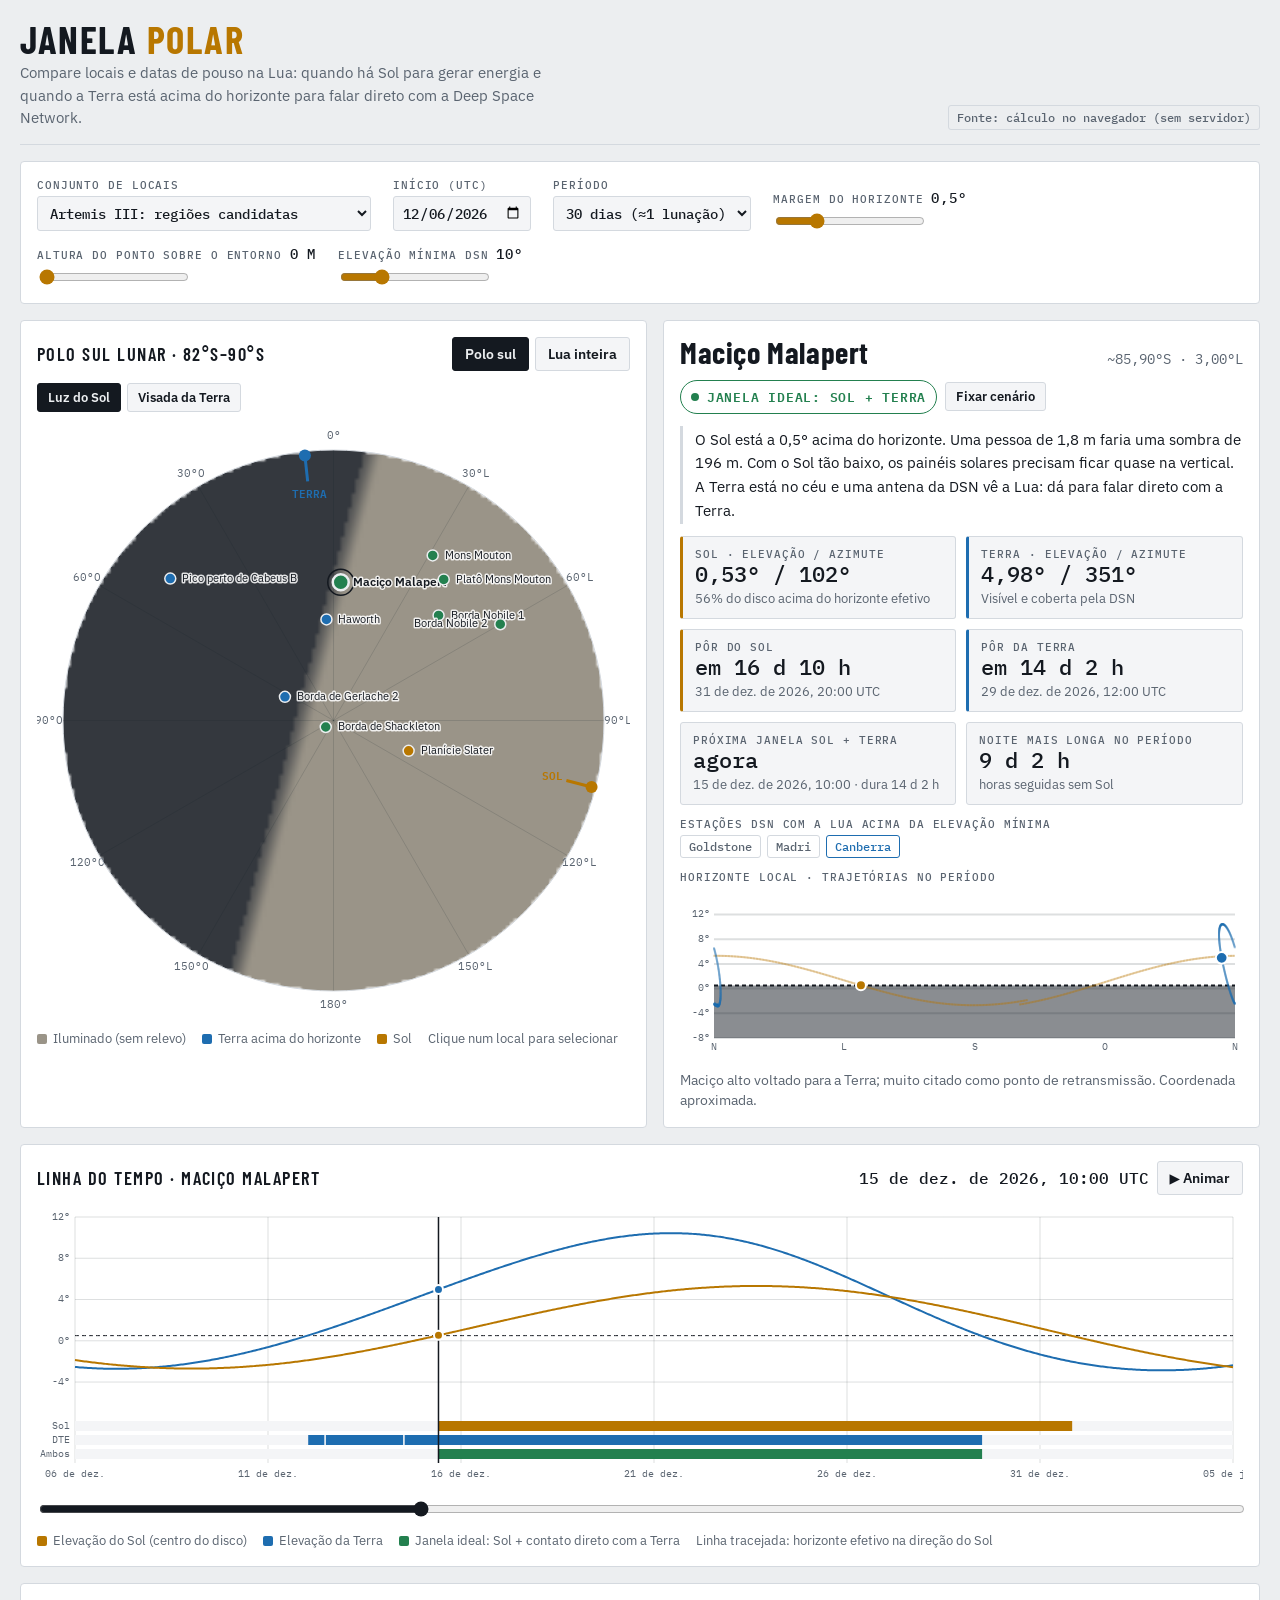
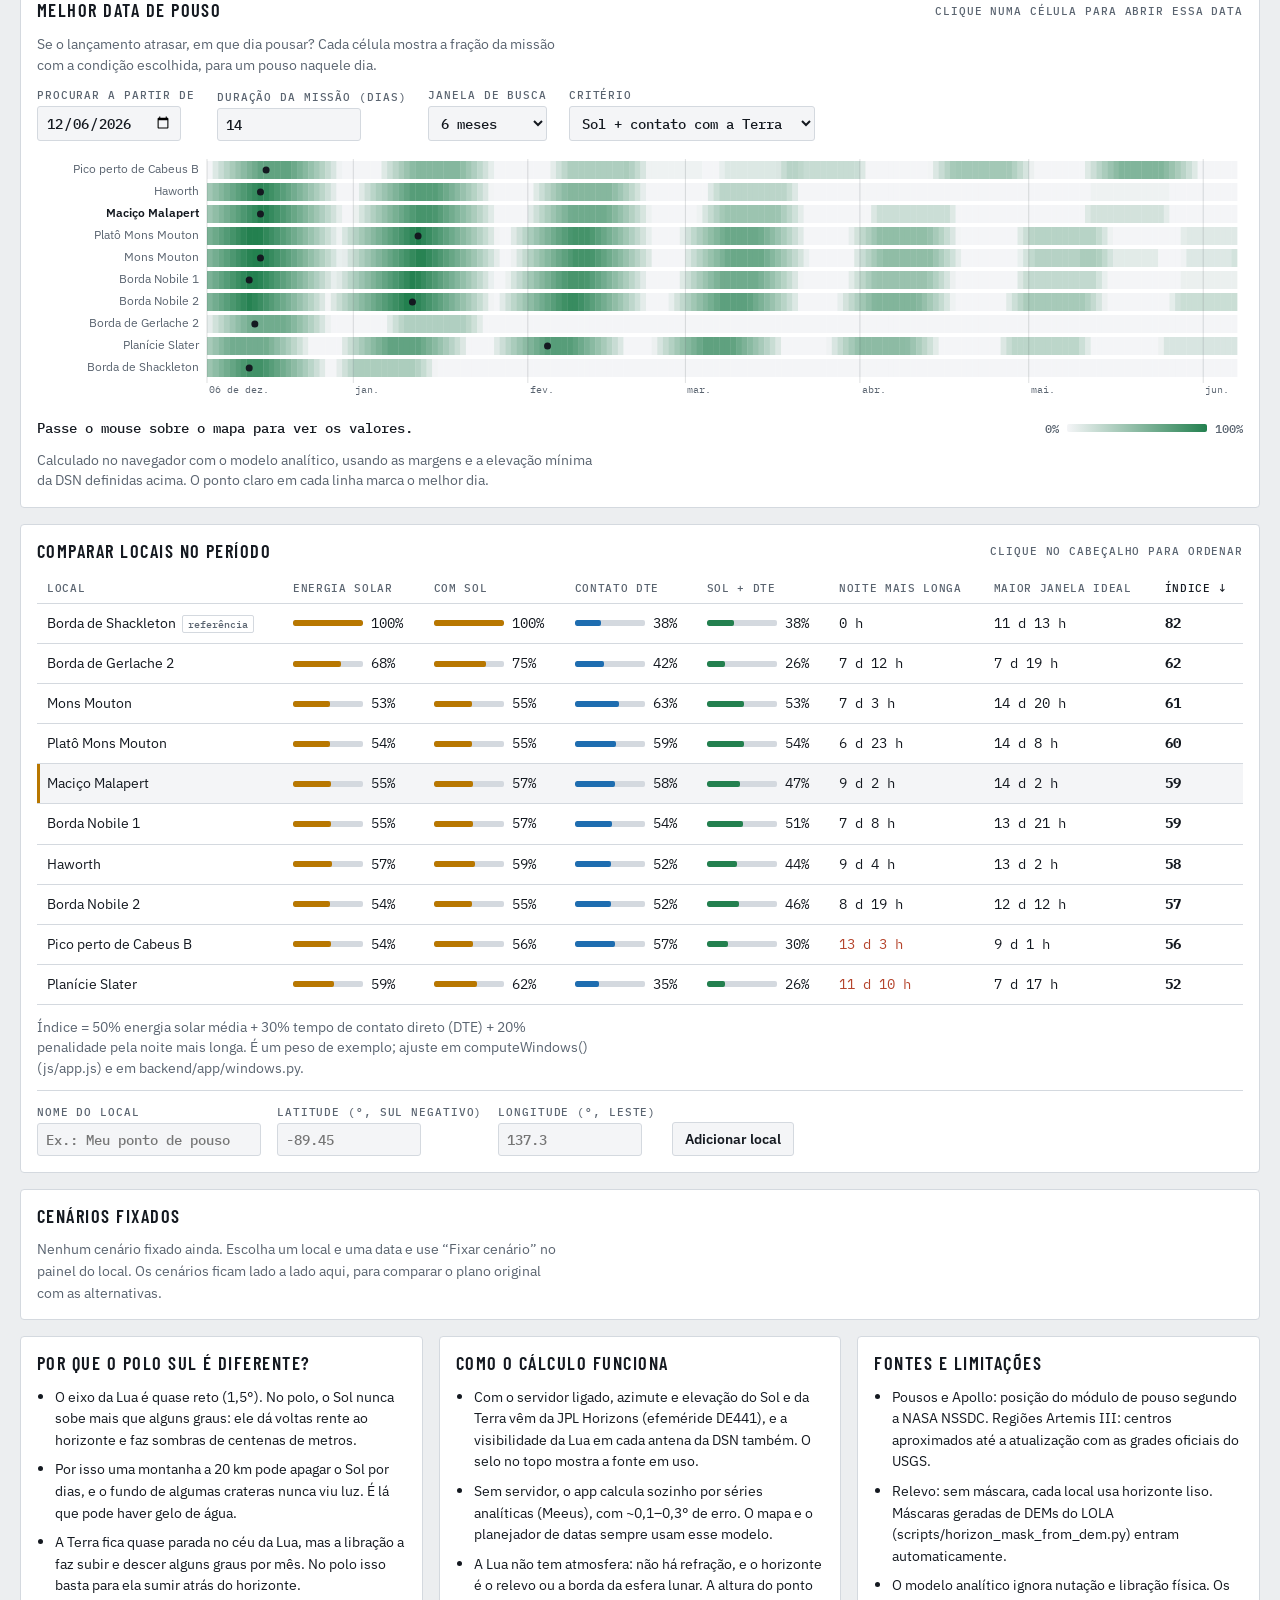
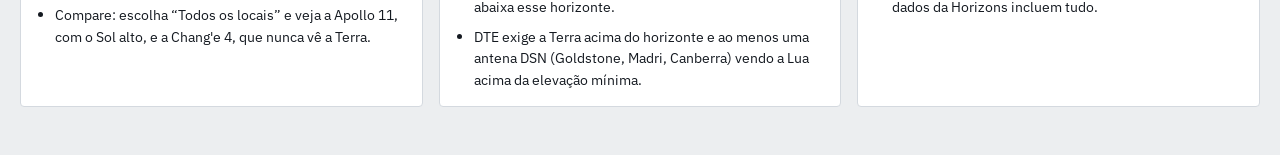
==== commit 9666e87d: "Recursos pedidos no desafio: mais locais, datas alternativas e cenários - Locais além da Artemis III" ====
--- a/frontend/index.html
+++ b/frontend/index.html
@@ -4,137 +4,54 @@
 <meta charset="utf-8">
 <meta name="viewport" content="width=device-width, initial-scale=1, viewport-fit=cover">
 <title>Janela Polar</title>
+<meta name="description" content="Compare locais e datas de pouso na Lua: Sol para energia e Terra para comunicação direta.">
 <link rel="preconnect" href="https://fonts.googleapis.com">
 <link rel="preconnect" href="https://fonts.gstatic.com" crossorigin>
 <link rel="stylesheet" href="https://fonts.googleapis.com/css2?family=Barlow+Condensed:wght@500;600;700&family=IBM+Plex+Mono:wght@400;500&family=IBM+Plex+Sans:wght@400;500;600&display=swap">
-<style>
-/* Layout: console de missão — barra de controles, mapa polar + painel do local, linha do tempo, tabela comparativa */
-:root{
-  --bg:#0e1115; --panel:#151a20; --panel-2:#1b2129; --line:#29313b; --fg:#e4e7ea; --muted:#8e98a3;
-  --sun:#f0b443; --earth:#5ea8e4; --both:#6fcf9a; --warn:#e2725b;
-  --lit:#b8b2a6; --shade:#07090c; --grid:rgba(200,210,220,.14);
-  --f-display:"Barlow Condensed","Arial Narrow",system-ui,sans-serif;
-  --f-body:"IBM Plex Sans",system-ui,-apple-system,"Segoe UI",sans-serif;
-  --f-mono:"IBM Plex Mono",ui-monospace,"SFMono-Regular",Menlo,monospace;
-  color-scheme:dark;
-}
-@media (prefers-color-scheme: light){:root:not([data-theme="dark"]){
-  --bg:#eceef0; --panel:#ffffff; --panel-2:#f4f5f7; --line:#d4d9df; --fg:#141920; --muted:#5a6470;
-  --sun:#b87700; --earth:#1e6db0; --both:#23804f; --warn:#b5442c;
-  --lit:#9a9488; --shade:#2b3038; --grid:rgba(20,30,40,.14); color-scheme:light}}
-:root[data-theme="light"]{
-  --bg:#eceef0; --panel:#ffffff; --panel-2:#f4f5f7; --line:#d4d9df; --fg:#141920; --muted:#5a6470;
-  --sun:#b87700; --earth:#1e6db0; --both:#23804f; --warn:#b5442c;
-  --lit:#9a9488; --shade:#2b3038; --grid:rgba(20,30,40,.14); color-scheme:light}
-*{box-sizing:border-box}
-body{background:var(--bg);color:var(--fg);font:15px/1.5 var(--f-body);margin:0}
-.wrap{max-width:1280px;margin:0 auto;padding-inline:20px;padding-block:20px 48px;display:flex;flex-direction:column;gap:16px}
-header{display:flex;flex-wrap:wrap;align-items:flex-end;justify-content:space-between;gap:12px;border-bottom:1px solid var(--line);padding-bottom:14px}
-h1{font:700 2.4rem/1 var(--f-display);letter-spacing:.04em;text-transform:uppercase;margin:0}
-h1 span{color:var(--sun)}
-.sub{color:var(--muted);margin:4px 0 0;max-width:60ch}
-.tag{font:500 .75rem var(--f-mono);color:var(--muted);border:1px solid var(--line);padding:4px 8px;border-radius:3px;max-width:100%}
-.tag[data-state="horizons"]{color:var(--both);border-color:var(--both)}
-.tag[data-state="loading"]{color:var(--sun);border-color:var(--sun)}
-a.btn{font:600 .85rem var(--f-body);background:var(--panel-2);color:var(--fg);border:1px solid var(--line);border-radius:3px;padding:7px 12px;text-decoration:none}
-a.btn:hover{border-color:var(--muted)}
-h2{font:600 1.15rem/1.1 var(--f-display);letter-spacing:.08em;text-transform:uppercase;margin:0;color:var(--fg)}
-.lbl{font:500 .7rem var(--f-mono);letter-spacing:.08em;text-transform:uppercase;color:var(--muted)}
-.card{background:var(--panel);border:1px solid var(--line);border-radius:4px;padding:16px;min-width:0;display:flex;flex-direction:column;gap:12px}
-.controls{display:flex;flex-wrap:wrap;gap:14px 22px;align-items:flex-end}
-.ctl{display:flex;flex-direction:column;gap:4px;min-width:0}
-.ctl output{font:500 .85rem var(--f-mono);color:var(--fg)}
-input[type=date],select{font:500 .9rem var(--f-mono);background:var(--panel-2);color:var(--fg);border:1px solid var(--line);border-radius:3px;padding:6px 8px}
-input[type=range]{width:150px;accent-color:var(--sun)}
-button{font:600 .85rem var(--f-body);background:var(--panel-2);color:var(--fg);border:1px solid var(--line);border-radius:3px;padding:7px 12px;cursor:pointer}
-button:hover{border-color:var(--muted)}
-button:focus-visible,input:focus-visible,select:focus-visible,th:focus-visible,tr:focus-visible{outline:2px solid var(--earth);outline-offset:2px}
-button[aria-pressed="true"]{background:var(--fg);color:var(--bg);border-color:var(--fg)}
-.main{display:grid;grid-template-columns:minmax(0,1.05fr) minmax(0,1fr);gap:16px}
-@media (max-width:860px){.main{grid-template-columns:1fr}}
-.maphead{display:flex;flex-wrap:wrap;justify-content:space-between;align-items:center;gap:8px}
-.toggles{display:flex;gap:6px;flex-wrap:wrap}
-canvas{display:block;width:100%;touch-action:none}
-#map{aspect-ratio:1/1;max-width:100%;cursor:crosshair}
-.legend{display:flex;flex-wrap:wrap;gap:6px 16px;font-size:.82rem;color:var(--muted)}
-.sw{display:inline-block;width:10px;height:10px;border-radius:2px;margin-right:6px;vertical-align:-1px}
-.site-title{display:flex;flex-wrap:wrap;justify-content:space-between;gap:8px;align-items:baseline}
-.site-title h3{font:700 1.9rem/1 var(--f-display);margin:0;letter-spacing:.02em}
-.coords{font:400 .85rem var(--f-mono);color:var(--muted)}
-.status{display:inline-flex;align-items:center;gap:8px;font:600 .8rem var(--f-mono);text-transform:uppercase;letter-spacing:.06em;padding:5px 10px;border-radius:999px;border:1px solid currentColor}
-.status::before{content:"";width:8px;height:8px;border-radius:50%;background:currentColor}
-.readouts{display:grid;grid-template-columns:repeat(2,minmax(0,1fr));gap:10px}
-.ro{background:var(--panel-2);border:1px solid var(--line);border-radius:3px;padding:10px 12px;display:flex;flex-direction:column;gap:2px}
-.ro .v{font:500 1.35rem/1.1 var(--f-mono);font-variant-numeric:tabular-nums}
-.ro .d{font-size:.8rem;color:var(--muted)}
-.ro.sun{border-left:3px solid var(--sun)} .ro.earth{border-left:3px solid var(--earth)}
-.chips{display:flex;gap:6px;flex-wrap:wrap}
-.chip{font:500 .75rem var(--f-mono);padding:3px 8px;border-radius:3px;border:1px solid var(--line);color:var(--muted)}
-.chip.on{color:var(--earth);border-color:var(--earth)}
-.note{font-size:.85rem;color:var(--muted);margin:0;max-width:70ch}
-#horizon{height:170px}
-#timeline{height:280px;cursor:ew-resize}
-.tlhead{display:flex;flex-wrap:wrap;justify-content:space-between;align-items:center;gap:10px}
-.now{font:500 1rem var(--f-mono);font-variant-numeric:tabular-nums}
-#scrub{width:100%;accent-color:var(--fg)}
-.tablewrap{overflow-x:auto}
-table{border-collapse:collapse;width:100%;min-width:860px;font-size:.88rem}
-th{font:500 .7rem var(--f-mono);letter-spacing:.06em;text-transform:uppercase;color:var(--muted);text-align:left;padding:8px 10px;border-bottom:1px solid var(--line);cursor:pointer;white-space:nowrap;user-select:none}
-th.sorted{color:var(--fg)}
-td{padding:9px 10px;border-bottom:1px solid var(--line);font-variant-numeric:tabular-nums;white-space:nowrap}
-td.num{font-family:var(--f-mono)}
-tbody tr{cursor:pointer}
-tbody tr:hover{background:var(--panel-2)}
-tbody tr.sel{background:var(--panel-2);box-shadow:inset 3px 0 0 var(--sun)}
-.bar{display:flex;align-items:center;gap:8px}
-.bar i{display:block;height:6px;border-radius:2px;background:var(--line);width:70px;position:relative;overflow:hidden}
-.bar i b{position:absolute;inset:0 auto 0 0;border-radius:2px}
-.ref{font:500 .65rem var(--f-mono);color:var(--muted);border:1px solid var(--line);padding:1px 5px;border-radius:2px;margin-left:6px}
-.cols{display:grid;grid-template-columns:repeat(auto-fit,minmax(280px,1fr));gap:16px}
-.cols ul{margin:0;padding-left:18px;display:flex;flex-direction:column;gap:8px;font-size:.9rem}
-.cols li{max-width:65ch}
-a{color:var(--earth)}
-code{font:400 .82rem var(--f-mono);background:var(--panel-2);padding:1px 4px;border-radius:2px;word-break:break-all}
-@media (prefers-reduced-motion: reduce){*{transition:none!important}}
-</style>
-
+<link rel="icon" href="data:image/svg+xml,%3Csvg xmlns=%22http://www.w3.org/2000/svg%22 viewBox=%220 0 16 16%22%3E%3Ccircle cx=%228%22 cy=%228%22 r=%227%22 fill=%22%23b8b2a6%22/%3E%3Cpath d=%22M8 1a7 7 0 0 0 0 14z%22 fill=%22%2307090c%22/%3E%3C/svg%3E">
+<link rel="stylesheet" href="css/app.css">
 </head>
 <body>
 <div class="wrap">
 <header>
   <div>
     <h1>Janela <span>Polar</span></h1>
-    <p class="sub">Compare locais de pouso no polo sul da Lua: onde e quando há Sol para gerar energia e Terra acima do horizonte para falar direto com a Deep Space Network.</p>
+    <p class="sub">Compare locais e datas de pouso na Lua: quando há Sol para gerar energia e quando a Terra está acima do horizonte para falar direto com a Deep Space Network.</p>
   </div>
   <span class="tag" id="src" data-state="loading" title="De onde vêm as posições do Sol e da Terra">Calculando no navegador…</span>
 </header>
 
 <section class="card" aria-label="Parâmetros">
   <div class="controls">
-    <label class="ctl"><span class="lbl">Início (UTC)</span><input type="date" id="start" value="2026-10-13"></label>
+    <label class="ctl"><span class="lbl">Conjunto de locais</span><select id="group"></select></label>
+    <label class="ctl"><span class="lbl">Início (UTC)</span><input type="date" id="start"></label>
     <label class="ctl"><span class="lbl">Período</span>
       <select id="dur"><option value="14">14 dias</option><option value="30" selected>30 dias (≈1 lunação)</option><option value="60">60 dias</option><option value="90">90 dias</option></select></label>
-    <label class="ctl"><span class="lbl">Máscara do horizonte <output id="maskO"></output></span><input type="range" id="mask" min="-1" max="5" step="0.1" value="0.5"></label>
+    <label class="ctl"><span class="lbl">Margem do horizonte <output id="maskO"></output></span><input type="range" id="mask" min="-1" max="5" step="0.1" value="0.5"></label>
     <label class="ctl"><span class="lbl">Altura do ponto sobre o entorno <output id="hgtO"></output></span><input type="range" id="hgt" min="0" max="3000" step="50" value="0"></label>
     <label class="ctl"><span class="lbl">Elevação mínima DSN <output id="dsnO"></output></span><input type="range" id="dsn" min="5" max="25" step="1" value="10"></label>
   </div>
 </section>
 
 <div class="main">
-  <section class="card" aria-label="Mapa do polo sul">
+  <section class="card" aria-label="Mapa">
     <div class="maphead">
-      <h2>Polo sul lunar · 83°S–90°S</h2>
+      <h2 id="mapTitle">Polo sul lunar</h2>
       <div class="toggles">
-        <button id="tSun" aria-pressed="true">Luz do Sol</button>
-        <button id="tEarth" aria-pressed="false">Visada da Terra</button>
+        <button id="mPolar" aria-pressed="true">Polo sul</button>
+        <button id="mGlobal" aria-pressed="false">Lua inteira</button>
       </div>
     </div>
-    <canvas id="map" width="600" height="600" aria-label="Mapa polar estereográfico com os locais candidatos"></canvas>
+    <div class="toggles">
+      <button id="tSun" class="btn-sm" aria-pressed="true">Luz do Sol</button>
+      <button id="tEarth" class="btn-sm" aria-pressed="false">Visada da Terra</button>
+    </div>
+    <canvas id="map" aria-label="Mapa da Lua com os locais e a iluminação no momento selecionado"></canvas>
     <div class="legend">
-      <span><span class="sw" style="background:var(--lit)"></span>Iluminado (esfera lisa)</span>
+      <span><span class="sw" style="background:var(--lit)"></span>Iluminado (sem relevo)</span>
       <span><span class="sw" style="background:var(--earth)"></span>Terra acima do horizonte</span>
-      <span><span class="sw" style="background:var(--sun)"></span>Direção do Sol</span>
-      <span>Clique num ponto para selecionar</span>
+      <span><span class="sw" style="background:var(--sun)"></span>Sol</span>
+      <span>Clique num local para selecionar</span>
     </div>
   </section>
 
@@ -143,10 +60,17 @@
       <h3 id="sName">—</h3>
       <span class="coords" id="sCoords"></span>
     </div>
-    <div><span class="status" id="sStatus">—</span></div>
+    <div class="row">
+      <span class="status" id="sStatus">—</span>
+      <button id="pin" class="btn-sm">Fixar cenário</button>
+      <button id="rmSite" class="btn-sm" hidden>Remover local</button>
+    </div>
+    <p class="explain" id="sExplain"></p>
     <div class="readouts">
       <div class="ro sun"><span class="lbl">Sol · elevação / azimute</span><span class="v" id="rSun">—</span><span class="d" id="rSunD"></span></div>
       <div class="ro earth"><span class="lbl">Terra · elevação / azimute</span><span class="v" id="rEarth">—</span><span class="d" id="rEarthD"></span></div>
+      <div class="ro sun"><span class="lbl" id="rSunEvL">Pôr do Sol</span><span class="v" id="rSunEv">—</span><span class="d" id="rSunEvD"></span></div>
+      <div class="ro earth"><span class="lbl" id="rEarthEvL">Pôr da Terra</span><span class="v" id="rEarthEv">—</span><span class="d" id="rEarthEvD"></span></div>
       <div class="ro"><span class="lbl">Próxima janela Sol + Terra</span><span class="v" id="rNext">—</span><span class="d" id="rNextD"></span></div>
       <div class="ro"><span class="lbl">Noite mais longa no período</span><span class="v" id="rDark">—</span><span class="d">horas seguidas sem Sol</span></div>
     </div>
@@ -161,7 +85,7 @@
 <section class="card" aria-label="Linha do tempo">
   <div class="tlhead">
     <h2>Linha do tempo · <span id="tlName"></span></h2>
-    <div style="display:flex;gap:10px;align-items:center;flex-wrap:wrap">
+    <div class="row">
       <span class="now" id="nowLbl"></span>
       <a class="btn" id="csv" href="#" hidden>Baixar janelas (CSV)</a>
       <button id="play" aria-pressed="false">▶ Animar</button>
@@ -173,358 +97,71 @@
     <span><span class="sw" style="background:var(--sun)"></span>Elevação do Sol (centro do disco)</span>
     <span><span class="sw" style="background:var(--earth)"></span>Elevação da Terra</span>
     <span><span class="sw" style="background:var(--both)"></span>Janela ideal: Sol + contato direto com a Terra</span>
-    <span>Linha tracejada: horizonte efetivo</span>
+    <span>Linha tracejada: horizonte efetivo na direção do Sol</span>
   </div>
+</section>
+
+<section class="card" aria-label="Melhor data de pouso">
+  <div class="tlhead"><h2>Melhor data de pouso</h2><span class="lbl">clique numa célula para abrir essa data</span></div>
+  <p class="empty">Se o lançamento atrasar, em que dia pousar? Cada célula mostra a fração da missão com a condição escolhida, para um pouso naquele dia.</p>
+  <div class="controls plan-ctl">
+    <label class="ctl"><span class="lbl">Procurar a partir de</span><input type="date" id="planStart"></label>
+    <label class="ctl"><span class="lbl">Duração da missão (dias)</span><input type="number" id="planDur" min="1" max="60" step="0.5" value="14"></label>
+    <label class="ctl"><span class="lbl">Janela de busca</span>
+      <select id="planMonths"><option value="3">3 meses</option><option value="6" selected>6 meses</option><option value="12">12 meses</option></select></label>
+    <label class="ctl"><span class="lbl">Critério</span>
+      <select id="planCrit"><option value="both" selected>Sol + contato com a Terra</option><option value="sun">Sol (energia)</option><option value="dte">Contato direto com a Terra</option></select></label>
+  </div>
+  <canvas id="planner" aria-label="Mapa de calor: locais nas linhas, dias de pouso nas colunas"></canvas>
+  <div class="row" style="justify-content:space-between">
+    <p class="plan-info" id="planInfo">Passe o mouse sobre o mapa para ver os valores.</p>
+    <span class="scale">0% <i></i> 100%</span>
+  </div>
+  <p class="note">Calculado no navegador com o modelo analítico, usando as margens e a elevação mínima da DSN definidas acima. O ponto claro em cada linha marca o melhor dia.</p>
 </section>
 
 <section class="card" aria-label="Comparação">
   <div class="tlhead"><h2>Comparar locais no período</h2><span class="lbl">clique no cabeçalho para ordenar</span></div>
   <div class="tablewrap"><table id="tbl"><thead></thead><tbody></tbody></table></div>
-  <p class="note">Índice = 50% energia solar média + 30% tempo de contato direto (DTE) + 20% penalidade pela noite mais longa. É um peso de exemplo para a demo; a equipe pode expor esses pesos como controles.</p>
+  <p class="note">Índice = 50% energia solar média + 30% tempo de contato direto (DTE) + 20% penalidade pela noite mais longa. É um peso de exemplo; ajuste em computeWindows() (js/app.js) e em backend/app/windows.py.</p>
+  <form class="form" id="customForm" novalidate>
+    <label class="ctl"><span class="lbl">Nome do local</span><input type="text" id="cName" placeholder="Ex.: Meu ponto de pouso" maxlength="40"></label>
+    <label class="ctl"><span class="lbl">Latitude (°, sul negativo)</span><input type="number" id="cLat" step="0.001" min="-90" max="90" placeholder="-89.45"></label>
+    <label class="ctl"><span class="lbl">Longitude (°, leste)</span><input type="number" id="cLon" step="0.001" min="-180" max="360" placeholder="137.3"></label>
+    <button type="submit" id="cAdd">Adicionar local</button>
+    <p class="err" id="cErr" role="alert"></p>
+  </form>
+</section>
+
+<section class="card" aria-label="Cenários fixados">
+  <div class="tlhead"><h2>Cenários fixados</h2><button id="clearPins" class="btn-sm" hidden>Limpar todos</button></div>
+  <p class="empty" id="pinsEmpty">Nenhum cenário fixado ainda. Escolha um local e uma data e use “Fixar cenário” no painel do local. Os cenários ficam lado a lado aqui, para comparar o plano original com as alternativas.</p>
+  <div class="tablewrap" id="pinsWrap" hidden><table id="pins"><thead></thead><tbody></tbody></table></div>
 </section>
 
 <section class="cols">
-  <div class="card"><h2>Como o cálculo funciona</h2><ul>
-    <li>Com o servidor ligado, azimute e elevação do Sol e da Terra em cada local vêm da JPL Horizons (efeméride DE441), e a visibilidade da Lua em cada antena da DSN também. O selo no topo da página mostra a fonte em uso.</li>
-    <li>Sem servidor, o app calcula sozinho por séries analíticas (Meeus, cap. 25, 47 e 53), com ~0,1–0,3° de erro. O mapa de iluminação sempre usa esse modelo.</li>
-    <li>Para cada local, os vetores do Sol e da Terra são levados ao referencial local (leste, norte, zênite) com raio lunar de 1737,4 km, incluindo a paralaxe da Terra.</li>
-    <li>Fração do disco solar visível: segmento do disco (raio 0,267°) acima do horizonte efetivo = máscara − depressão do horizonte pela altura do ponto.</li>
-    <li>DTE exige Terra acima do horizonte e ao menos uma estação DSN (Goldstone, Madri, Canberra) vendo a Lua acima da elevação mínima.</li>
+  <div class="card"><h2>Por que o polo sul é diferente?</h2><ul class="facts">
+    <li>O eixo da Lua é quase reto (1,5°). No polo, o Sol nunca sobe mais que alguns graus: ele dá voltas rente ao horizonte e faz sombras de centenas de metros.</li>
+    <li>Por isso uma montanha a 20 km pode apagar o Sol por dias, e o fundo de algumas crateras nunca viu luz. É lá que pode haver gelo de água.</li>
+    <li>A Terra fica quase parada no céu da Lua, mas a libração a faz subir e descer alguns graus por mês. No polo isso basta para ela sumir atrás do horizonte.</li>
+    <li>Compare: escolha “Todos os locais” e veja a Apollo 11, com o Sol alto, e a Chang'e 4, que nunca vê a Terra.</li>
   </ul></div>
-  <div class="card"><h2>Dados da NASA para a versão final</h2><ul>
-    <li><b>JPL Horizons API</b> — efemérides oficiais (DE441). Consulte o Sol (10) e a Terra (399) com <code>CENTER='coord@301'</code> e as coordenadas do local para obter azimute/elevação exatos. <a href="https://ssd-api.jpl.nasa.gov/doc/horizons.html" target="_blank" rel="noopener">documentação</a></li>
-    <li><b>LRO / LOLA — mapas de iluminação e máscaras de horizonte</b> (NASA PGDA). Trocam a máscara uniforme por um horizonte real por azimute, essencial no polo. <a href="https://pgda.gsfc.nasa.gov/" target="_blank" rel="noopener">pgda.gsfc.nasa.gov</a></li>
-    <li><b>Moon Trek</b> (JPL) — mosaicos e DEMs do polo sul para o mapa de fundo. <a href="https://trek.nasa.gov/moon/" target="_blank" rel="noopener">trek.nasa.gov/moon</a></li>
-    <li><b>NAIF SPICE</b> — kernels da Lua (frame ME/PA) para um backend Python com <code>spiceypy</code>. <a href="https://naif.jpl.nasa.gov/naif/" target="_blank" rel="noopener">naif.jpl.nasa.gov</a></li>
+  <div class="card"><h2>Como o cálculo funciona</h2><ul class="facts">
+    <li>Com o servidor ligado, azimute e elevação do Sol e da Terra vêm da JPL Horizons (efeméride DE441), e a visibilidade da Lua em cada antena da DSN também. O selo no topo mostra a fonte em uso.</li>
+    <li>Sem servidor, o app calcula sozinho por séries analíticas (Meeus), com ~0,1–0,3° de erro. O mapa e o planejador de datas sempre usam esse modelo.</li>
+    <li>A Lua não tem atmosfera: não há refração, e o horizonte é o relevo ou a borda da esfera lunar. A altura do ponto abaixa esse horizonte.</li>
+    <li>DTE exige a Terra acima do horizonte e ao menos uma antena DSN (Goldstone, Madri, Canberra) vendo a Lua acima da elevação mínima.</li>
   </ul></div>
-  <div class="card"><h2>Limitações desta demo</h2><ul>
-    <li>Coordenadas das regiões Artemis III são aproximadas (centro estimado da região de ~15 km); confira nos arquivos oficiais antes de apresentar.</li>
-    <li>Sem relevo real por padrão: cada local usa um horizonte liso. No polo, crateras e montanhas mudam tudo. Gere máscaras de relevo a partir de um DEM do LOLA com scripts/horizon_mask_from_dem.py e o app passa a usá-las.</li>
-    <li>Ignora nutação, libração física e refração (a Lua não tem atmosfera).</li>
+  <div class="card"><h2>Fontes e limitações</h2><ul class="facts">
+    <li>Pousos e Apollo: posição do módulo de pouso segundo a NASA NSSDC. Regiões Artemis III: centros aproximados até a atualização com as grades oficiais do USGS.</li>
+    <li>Relevo: sem máscara, cada local usa horizonte liso. Máscaras geradas de DEMs do LOLA (scripts/horizon_mask_from_dem.py) entram automaticamente.</li>
+    <li>O modelo analítico ignora nutação e libração física. Os dados da Horizons incluem tudo.</li>
   </ul></div>
 </section>
 </div>
 
 <script src="config.js"></script>
-<script>
-/* ===== Motor de efemérides (Meeus) =====
-   Usado (1) para o mapa de iluminação e (2) como reserva quando não há servidor.
-   A mesma matemática está em backend/app/analytic.py. */
-const D2R=Math.PI/180,R2D=180/Math.PI,RM=1737.4,SUN_R=0.2666;
-const sd=x=>Math.sin(x*D2R),cd=x=>Math.cos(x*D2R);
-const norm=a=>{a%=360;return a<0?a+360:a};
-const wrap=a=>{a=norm(a);return a>180?a-360:a};
-function moonGeo(T){
- const Lp=norm(218.3164477+481267.88123421*T),D=norm(297.8501921+445267.1114034*T),M=norm(357.5291092+35999.0502909*T),Mp=norm(134.9633964+477198.8675055*T),F=norm(93.2720950+483202.0175233*T),Om=norm(125.0445479-1934.1362891*T),E=1-0.002516*T,s=sd,c=cd;
- const L=6288774*s(Mp)+1274027*s(2*D-Mp)+658314*s(2*D)+213618*s(2*Mp)-185116*E*s(M)-114332*s(2*F)+58793*s(2*D-2*Mp)+57066*E*s(2*D-M-Mp)+53322*s(2*D+Mp)+45758*E*s(2*D-M)-40923*E*s(M-Mp)-34720*s(D)-30383*E*s(M+Mp)+15327*s(2*D-2*F)-12528*s(Mp+2*F)+10980*s(Mp-2*F)+10675*s(4*D-Mp)+10034*s(3*Mp)+8548*s(4*D-2*Mp)-7888*E*s(2*D+M-Mp)-6766*E*s(2*D+M)-5163*s(D-Mp);
- const B=5128122*s(F)+280602*s(Mp+F)+277693*s(Mp-F)+173237*s(2*D-F)+55413*s(2*D-Mp+F)+46271*s(2*D-Mp-F)+32573*s(2*D+F)+17198*s(2*Mp+F)+9266*s(2*D+Mp-F)+8822*s(2*Mp-F)+8216*E*s(2*D-M-F)+4324*s(2*D-2*Mp-F)+4200*s(2*D+Mp+F);
- const R=-20905355*c(Mp)-3699111*c(2*D-Mp)-2955968*c(2*D)-569925*c(2*Mp)+48888*E*c(M)-3149*c(2*F)+246158*c(2*D-2*Mp)-152138*E*c(2*D-M-Mp)-170733*c(2*D+Mp)-204586*E*c(2*D-M)-129620*E*c(M-Mp)+108743*c(D)+104755*E*c(M+Mp)+10321*c(2*D-2*F)+79661*c(Mp-2*F)-34782*c(4*D-Mp)-23210*c(3*Mp)-21636*c(4*D-2*Mp)+24208*E*c(2*D+M-Mp)+30824*E*c(2*D+M)-8379*c(D-Mp);
- return {lam:norm(Lp+L/1e6),bet:B/1e6,dist:385000.56+R/1000,F,Om};
-}
-function sunGeo(T){const L0=norm(280.46646+36000.76983*T),M=norm(357.52911+35999.05029*T);
- const C=(1.914602-0.004817*T)*sd(M)+0.019993*sd(2*M)+0.000289*sd(3*M);const e=0.016708634,v=M+C;
- return {lam:norm(L0+C),dist:149597870.7*1.000001018*(1-e*e)/(1+e*cd(v))};}
-const INC=1.54242;
-function selen(lam,bet,mo){const W=lam-mo.Om;
- const A=Math.atan2(sd(W)*cd(bet)*cd(INC)-sd(bet)*sd(INC),cd(W)*cd(bet))*R2D;
- return {lon:wrap(A-mo.F),lat:Math.asin(-sd(W)*cd(bet)*sd(INC)-sd(bet)*cd(INC))*R2D};}
-function ephem(ms){const jd=ms/864e5+2440587.5,T=(jd-2451545)/36525;
- const mo=moonGeo(T),su=sunGeo(T);
- const earth=selen(mo.lam,mo.bet,mo);earth.dist=mo.dist;
- const r=mo.dist/su.dist,lamH=su.lam+180+r*R2D*cd(mo.bet)*sd(su.lam-mo.lam);
- const sun=selen(lamH,r*mo.bet,mo);sun.dist=su.dist;
- const eps=23.4393-0.013*T;
- const ra=Math.atan2(sd(mo.lam)*cd(eps)-Math.tan(mo.bet*D2R)*sd(eps),cd(mo.lam))*R2D;
- const dec=Math.asin(sd(mo.bet)*cd(eps)+cd(mo.bet)*sd(eps)*sd(mo.lam))*R2D;
- const gmst=norm(280.46061837+360.98564736629*(jd-2451545));
- return {earth,sun,ra,dec,gmst};}
-function topo(lat,lon,body){
- const bx=body.dist*cd(body.lat)*cd(body.lon),by=body.dist*cd(body.lat)*sd(body.lon),bz=body.dist*sd(body.lat);
- const ux=cd(lat)*cd(lon),uy=cd(lat)*sd(lon),uz=sd(lat);
- const vx=bx-RM*ux,vy=by-RM*uy,vz=bz-RM*uz,n=Math.hypot(vx,vy,vz);
- const up=(vx*ux+vy*uy+vz*uz)/n,ea=(-vx*sd(lon)+vy*cd(lon))/n,no=(-vx*sd(lat)*cd(lon)-vy*sd(lat)*sd(lon)+vz*cd(lat))/n;
- return {el:Math.asin(Math.max(-1,Math.min(1,up)))*R2D,az:norm(Math.atan2(ea,no)*R2D)};}
-function discFrac(el,h){const d=(el-h)/SUN_R;if(d>=1)return 1;if(d<=-1)return 0;return (Math.PI-Math.acos(d)+d*Math.sqrt(1-d*d))/Math.PI;}
-let DSN=[{id:"gdscc",n:"Goldstone",lat:35.43,lon:-116.89},{id:"mdscc",n:"Madri",lat:40.43,lon:-4.25},{id:"cdscc",n:"Canberra",lat:-35.40,lon:148.98}];
-function dsnEl(e,st){const H=e.gmst+st.lon-e.ra;return Math.asin(sd(st.lat)*sd(e.dec)+cd(st.lat)*cd(e.dec)*cd(H))*R2D;}
-
-/* ===== Locais (coordenadas aproximadas) =====
-   Lista de reserva. Quando o servidor responde, a lista vem de backend/data/sites.json. */
-let SITES=[
- {id:"cab",n:"Pico perto de Cabeus B",lat:-83.6,lon:-49,d:"Região mais distante do polo; voltada para o lado visível, boa visada da Terra."},
- {id:"haw",n:"Haworth",lat:-87.0,lon:-4,d:"Borda da cratera Haworth, vizinha de regiões permanentemente sombreadas."},
- {id:"mal",n:"Maciço Malapert",lat:-85.9,lon:3,d:"Maciço alto voltado para a Terra; muito citado como ponto de retransmissão."},
- {id:"mmp",n:"Platô Mons Mouton",lat:-84.7,lon:38,d:"Platô no topo de Mons Mouton, área alta e relativamente plana."},
- {id:"mmo",n:"Mons Mouton",lat:-84.3,lon:31,d:"Encostas de Mons Mouton, uma das maiores elevações da região."},
- {id:"nb1",n:"Borda Nobile 1",lat:-85.6,lon:45,d:"Borda da cratera Nobile, próxima a sombras permanentes."},
- {id:"nb2",n:"Borda Nobile 2",lat:-84.3,lon:60,d:"Outro trecho da borda de Nobile, mais a leste."},
- {id:"dg2",n:"Borda de Gerlache 2",lat:-88.4,lon:-64,d:"A mais próxima do polo (~50 km), sobre um relevo ~3 km acima do entorno."},
- {id:"sla",n:"Planície Slater",lat:-87.6,lon:112,d:"Planície do lado oposto à Terra: compare a comunicação com os demais."},
- {id:"shk",n:"Borda de Shackleton",lat:-89.7,lon:-130,ref:true,d:"Referência clássica de iluminação quase contínua (não está na lista de 9)."}
-];
-
-/* ===== Estado ===== */
-const $=id=>document.getElementById(id);
-const S={start:0,hours:720,t:0,sel:"mal",layer:{sun:true,earth:false},sort:{k:"score",dir:-1},raw:null,win:null,stats:null,src:"local",playing:false};
-const API_BASE=window.JANELA_API_BASE??(location.protocol==="file:"?"http://localhost:5000":"");
-const fmt=new Intl.DateTimeFormat("pt-BR",{timeZone:"UTC",day:"2-digit",month:"short",year:"numeric",hour:"2-digit",minute:"2-digit"});
-const fmtD=new Intl.DateTimeFormat("pt-BR",{timeZone:"UTC",day:"2-digit",month:"short"});
-const col=n=>getComputedStyle(document.documentElement).getPropertyValue(n).trim();
-function horizonEff(){const m=+$("mask").value,H=+$("hgt").value;const dip=Math.acos(RM/(RM+H/1000))*R2D;return m-dip;}
-
-/* ===== Dados: servidor (Horizons) → arquivo pré-calculado → cálculo local =====
-   Todas as fontes produzem o mesmo formato "raw":
-   { sites: {id: {se, sa, ee, ea, mask}}, dsnEl: [Float32Array por antena] } */
-function readPeriod(){
- const [y,mo,d]=$("start").value.split("-").map(Number);
- S.start=Date.UTC(y,(mo||1)-1,d||1);S.hours=+$("dur").value*24;
-}
-function localRaw(){
- const N=S.hours+1,sites={},dsn=DSN.map(()=>new Float32Array(N));
- for(const s of SITES)sites[s.id]={se:new Float32Array(N),sa:new Float32Array(N),ee:new Float32Array(N),ea:new Float32Array(N),mask:null};
- for(let i=0;i<N;i++){const e=ephem(S.start+i*36e5);
-  DSN.forEach((st,k)=>dsn[k][i]=dsnEl(e,st));
-  for(const s of SITES){const a=topo(s.lat,s.lon,e.sun),b=topo(s.lat,s.lon,e.earth),r=sites[s.id];r.se[i]=a.el;r.sa[i]=a.az;r.ee[i]=b.el;r.ea[i]=b.az;}}
- return {sites,dsnEl:dsn};
-}
-const F32=a=>Float32Array.from(a,v=>v==null?NaN:v);
-function fromBundle(b){
- if(b.step_min!==60)throw new Error("o app espera passo de 60 min");
- if(b.site_list)SITES=b.site_list.map(s=>({id:s.id,n:s.name,lat:s.lat,lon:s.lon,d:s.desc||"",ref:!!s.ref}));
- if(b.dsn&&b.dsn.stations)DSN=b.dsn.stations.map(s=>({id:s.id,n:s.name,lat:s.lat,lon:s.lon}));
- const sites={};
- for(const [id,r] of Object.entries(b.sites))sites[id]={se:F32(r.sun_el),sa:F32(r.sun_az),ee:F32(r.earth_el),ea:F32(r.earth_az),mask:r.mask||null};
- S.hours=b.n-1;
- return {sites,dsnEl:DSN.map(st=>F32(b.dsn.elev[st.id]))};
-}
-async function fetchJSON(url,ms){
- const c=new AbortController(),t=setTimeout(()=>c.abort(),ms);
- try{const r=await fetch(url,{signal:c.signal});if(!r.ok)throw new Error("HTTP "+r.status);return await r.json();}
- finally{clearTimeout(t);}
-}
-const SRC_LABEL={
- horizons:"Fonte: JPL Horizons (servidor)",
- mixed:"Fonte: Horizons + modelo analítico (servidor)",
- analytic:"Fonte: modelo analítico (servidor)",
- pre:"Fonte: dados pré-calculados",
- local:"Fonte: cálculo no navegador (sem servidor)",
- loading:"Consultando a JPL Horizons… a primeira vez pode levar ~1 min"};
-function setSource(kind,detail){
- S.src=kind;const el=$("src");el.dataset.state=kind==="horizons"?"horizons":kind==="loading"?"loading":"other";
- el.textContent=SRC_LABEL[kind]+(detail?` · ${detail}`:"");
- const server=["horizons","mixed","analytic"].includes(kind);$("csv").hidden=!server;
-}
-let loadToken=0;
-async function loadRemote(){
- const token=++loadToken,date=$("start").value,days=$("dur").value;
- setSource("loading");
- try{
-  const b=await fetchJSON(`${API_BASE}/api/bundle?start=${date}&days=${days}&step=60`,180000);
-  if(token!==loadToken)return;
-  S.raw=fromBundle(b);setSource(b.source,b.warnings&&b.warnings.length?`${b.warnings.length} aviso(s)`:"");
- }catch(err){
-  if(token!==loadToken)return;
-  try{
-   const b=await fetchJSON(`data/bundle-${date}-${days}d.json`,8000);
-   if(token!==loadToken)return;
-   S.raw=fromBundle(b);setSource("pre",b.source==="horizons"?"JPL Horizons":"modelo analítico");
-  }catch(_){if(token!==loadToken)return;setSource("local");return;}
- }
- afterData();
-}
-function computeWindows(){
- const H0=horizonEff(),dmin=+$("dsn").value,N=S.hours+1,R=S.raw;
- const dsnMask=new Uint8Array(N);
- for(let i=0;i<N;i++){let m=0;R.dsnEl.forEach((a,k)=>{if(a[i]>=dmin)m|=1<<k});dsnMask[i]=m;}
- const win={},stats={};
- for(const s of SITES){const r=R.sites[s.id];if(!r)continue;const mask=r.mask;
-  const hz=az=>H0+(mask&&!isNaN(az)?(mask[Math.round(norm(az))%360]??0):0);
-  const fr=new Float32Array(N),ok=new Uint8Array(N),hs=new Float32Array(N),he=new Float32Array(N);
-  let en=0,lit=0,dte=0,both=0,dark=0,maxDark=0,w=0,maxWin=0;
-  for(let i=0;i<N;i++){hs[i]=hz(r.sa[i]);he[i]=hz(r.ea[i]);fr[i]=isNaN(r.se[i])?0:discFrac(r.se[i],hs[i]);
-   const L=fr[i]>=0.5,C=r.ee[i]>he[i]&&dsnMask[i]>0;ok[i]=(L?1:0)|(C?2:0);
-   en+=fr[i];if(fr[i]>0)lit++;if(C)dte++;if(L&&C)both++;
-   dark=fr[i]===0?dark+1:0;maxDark=Math.max(maxDark,dark);
-   w=(L&&C)?w+1:0;maxWin=Math.max(maxWin,w);}
-  win[s.id]={fr,ok,hs,he,mask,hz};
-  const E=en/N,D=dte/N;
-  stats[s.id]={energy:E,lit:lit/N,dte:D,both:both/N,maxDark,maxWin,score:100*(0.5*E+0.3*D+0.2*(1-maxDark/N))};}
- SITES=SITES.filter(s=>win[s.id]);if(!win[S.sel])S.sel=SITES[0].id;
- S.win=win;S.dsnMask=dsnMask;S.stats=stats;S.h0=H0;
- $("scrub").max=S.hours;if(S.t>S.hours)S.t=0;$("scrub").value=S.t;
-}
-const site=id=>Object.assign({},S.raw.sites[id],S.win[id]);
-
-/* ===== Canvas util ===== */
-function fit(cv){const r=cv.getBoundingClientRect(),dpr=window.devicePixelRatio||1;const w=Math.max(1,Math.round(r.width)),h=Math.max(1,Math.round(r.height));
- if(cv.width!==w*dpr||cv.height!==h*dpr){cv.width=w*dpr;cv.height=h*dpr;}const ctx=cv.getContext("2d");ctx.setTransform(dpr,0,0,dpr,0,0);return {ctx,w,h};}
-function rgba(hex,a){hex=hex.replace("#","");if(hex.length===3)hex=hex.split("").map(c=>c+c).join("");const n=parseInt(hex,16);return `rgba(${n>>16&255},${n>>8&255},${n&255},${a})`;}
-
-/* ===== Mapa polar ===== */
-const MAXC=7; // colatitude máxima (graus) => 83°S
-const off=document.createElement("canvas");off.width=off.height=150;
-function proj(lat,lon,R,cx,cy){const r=R*Math.tan((90+lat)/2*D2R)/Math.tan(MAXC/2*D2R);return [cx+r*sd(lon),cy-r*cd(lon)];}
-function unproj(x,y,R,cx,cy){const dx=x-cx,dy=cy-y,r=Math.hypot(dx,dy)/R;const colat=2*Math.atan(r*Math.tan(MAXC/2*D2R))*R2D;return {lat:colat-90,lon:Math.atan2(dx,dy)*R2D,inside:r<=1};}
-function drawMap(){
- const cv=$("map"),{ctx,w,h}=fit(cv),cx=w/2,cy=h/2,R=Math.min(w,h)/2-26;
- ctx.clearRect(0,0,w,h);
- // o mapa usa o modelo analítico com horizonte liso (seria pesado pedir 22 mil pontos à Horizons)
- const e=ephem(S.start+S.t*36e5),H=S.h0,o=off.getContext("2d"),img=o.createImageData(150,150);
- const lit=col("--lit"),sh=col("--shade"),ea=col("--earth");
- const pl=parseInt(lit.slice(1),16),ps=parseInt(sh.slice(1),16),pe=parseInt(ea.slice(1),16);
- const L=[pl>>16&255,pl>>8&255,pl&255],Sh=[ps>>16&255,ps>>8&255,ps&255],Ea=[pe>>16&255,pe>>8&255,pe&255];
- for(let j=0;j<150;j++)for(let i=0;i<150;i++){
-  const p=unproj(i+.5,j+.5,75,75,75),k=(j*150+i)*4;if(!p.inside){img.data[k+3]=0;continue;}
-  let c=[...Sh];
-  if(S.layer.sun){const f=discFrac(topo(p.lat,p.lon,e.sun).el,H);c=[0,1,2].map(q=>Sh[q]+(L[q]-Sh[q])*(f>0?0.35+0.65*f:0.08));}
-  else c=[0,1,2].map(q=>Sh[q]+(L[q]-Sh[q])*0.3);
-  if(S.layer.earth&&topo(p.lat,p.lon,e.earth).el>H)c=[0,1,2].map(q=>c[q]*0.55+Ea[q]*0.45);
-  img.data[k]=c[0];img.data[k+1]=c[1];img.data[k+2]=c[2];img.data[k+3]=255;}
- o.putImageData(img,0,0);
- ctx.save();ctx.beginPath();ctx.arc(cx,cy,R,0,7);ctx.clip();ctx.imageSmoothingEnabled=true;ctx.drawImage(off,cx-R,cy-R,2*R,2*R);ctx.restore();
- // graticule
- ctx.strokeStyle=col("--grid");ctx.lineWidth=1;ctx.fillStyle=col("--muted");ctx.font="11px "+col("--f-mono");
- for(const la of [-89,-88,-87,-86,-85,-84]){const [,y]=proj(la,0,R,cx,cy);const r=cy-y;ctx.beginPath();ctx.arc(cx,cy,r,0,7);ctx.stroke();}
- ctx.textAlign="left";for(const la of [-88,-86,-84]){const [x,y]=proj(la,15,R,cx,cy);ctx.fillText(Math.abs(la)+"°S",x+3,y-3);}
- for(let lo=0;lo<360;lo+=30){const [x,y]=proj(-83,lo,R,cx,cy);ctx.beginPath();ctx.moveTo(cx,cy);ctx.lineTo(x,y);ctx.stroke();
-  const [lx,ly]=proj(-83,lo,R+14,cx,cy);ctx.textAlign="center";ctx.textBaseline="middle";const v=wrap(lo);ctx.fillText(v===0?"0°":v===180?"180°":Math.abs(v)+"°"+(v>0?"L":"O"),lx,ly);}
- ctx.beginPath();ctx.arc(cx,cy,R,0,7);ctx.strokeStyle=col("--line");ctx.stroke();
- // direction arrows on rim
- const arrow=(lon,c,label)=>{const [x1,y1]=proj(-83.4,lon,R,cx,cy),[x2,y2]=proj(-84.6,lon,R,cx,cy);ctx.strokeStyle=c;ctx.fillStyle=c;ctx.lineWidth=3;ctx.beginPath();ctx.moveTo(x1,y1);ctx.lineTo(x2,y2);ctx.stroke();
-  ctx.beginPath();ctx.arc(x1,y1,6,0,7);ctx.fill();ctx.font="600 11px "+col("--f-mono");const [tx,ty]=proj(-85.4,lon,R,cx,cy);ctx.textAlign="center";ctx.fillText(label,tx,ty);ctx.lineWidth=1;};
- arrow(e.sun.lon,col("--sun"),"SOL");arrow(e.earth.lon,col("--earth"),"TERRA");
- // sites
- for(const s of SITES){const [x,y]=proj(s.lat,s.lon,R,cx,cy),sel=s.id===S.sel,ok=S.win[s.id].ok[S.t];
-  const c=ok===3?col("--both"):ok===1?col("--sun"):ok===2?col("--earth"):col("--muted");
-  ctx.beginPath();ctx.arc(x,y,sel?8:5.5,0,7);ctx.fillStyle=c;ctx.fill();ctx.lineWidth=sel?2.5:1.5;ctx.strokeStyle=col("--bg");ctx.stroke();
-  if(sel){ctx.beginPath();ctx.arc(x,y,13,0,7);ctx.strokeStyle=col("--fg");ctx.lineWidth=1.5;ctx.stroke();}
-  ctx.font=(sel?"600 12px ":"11px ")+col("--f-body");ctx.textAlign=x>cx?"left":"right";ctx.textBaseline="middle";
-  const tx=x+(x>cx?12:-12);ctx.lineJoin="round";ctx.lineWidth=3;ctx.strokeStyle=rgba(col("--panel"),0.85);ctx.strokeText(s.n,tx,y);ctx.fillStyle=col("--fg");ctx.fillText(s.n,tx,y);ctx.lineWidth=1;}
- cv._geo={R,cx,cy};
-}
-$("map").addEventListener("click",ev=>{const g=$("map")._geo,r=$("map").getBoundingClientRect(),x=ev.clientX-r.left,y=ev.clientY-r.top;
- let best=null,bd=22;for(const s of SITES){const [sx,sy]=proj(s.lat,s.lon,g.R,g.cx,g.cy),d=Math.hypot(sx-x,sy-y);if(d<bd){bd=d;best=s;}}
- if(best){S.sel=best.id;renderAll();}});
-$("map").addEventListener("mousemove",ev=>{const g=$("map")._geo;if(!g)return;const r=$("map").getBoundingClientRect(),x=ev.clientX-r.left,y=ev.clientY-r.top;
- $("map").style.cursor=SITES.some(s=>{const [sx,sy]=proj(s.lat,s.lon,g.R,g.cx,g.cy);return Math.hypot(sx-x,sy-y)<22})?"pointer":"crosshair";});
-
-/* ===== Horizonte ===== */
-function drawHorizon(){
- const cv=$("horizon"),{ctx,w,h}=fit(cv),D=site(S.sel),pad={l:34,r:8,t:8,b:20};
- const lo=-8,hi=10,X=a=>pad.l+a/360*(w-pad.l-pad.r),Y=v=>pad.t+(hi-v)/(hi-lo)*(h-pad.t-pad.b);
- ctx.clearRect(0,0,w,h);
- // perfil do horizonte: liso, ou o relevo real se houver máscara (data/horizon_masks)
- const prof=[];for(let a=0;a<=360;a+=2)prof.push([X(a),Y(Math.max(lo,Math.min(hi,D.hz(a))))]);
- ctx.beginPath();ctx.moveTo(pad.l,Y(lo));prof.forEach(([x,y])=>ctx.lineTo(x,y));ctx.lineTo(w-pad.r,Y(lo));ctx.closePath();
- ctx.fillStyle=rgba(col("--shade"),0.55);ctx.fill();
- ctx.strokeStyle=col("--grid");ctx.fillStyle=col("--muted");ctx.font="10px "+col("--f-mono");ctx.textAlign="right";ctx.textBaseline="middle";
- for(let v=-8;v<=10;v+=2){ctx.beginPath();ctx.moveTo(pad.l,Y(v));ctx.lineTo(w-pad.r,Y(v));ctx.stroke();if(v%4===0)ctx.fillText(v+"°",pad.l-4,Y(v));}
- ctx.textAlign="center";ctx.textBaseline="top";[["N",0],["L",90],["S",180],["O",270],["N",360]].forEach(([t,a])=>ctx.fillText(t,X(a),h-pad.b+4));
- ctx.setLineDash([4,3]);ctx.strokeStyle=col("--fg");ctx.beginPath();prof.forEach(([x,y],i)=>i?ctx.lineTo(x,y):ctx.moveTo(x,y));ctx.stroke();ctx.setLineDash([]);
- const track=(el,az,c)=>{ctx.fillStyle=rgba(c,0.35);for(let i=0;i<el.length;i+=2){const v=el[i];if(v<lo||v>hi)continue;ctx.fillRect(X(az[i])-1,Y(v)-1,2,2);}};
- track(D.se,D.sa,col("--sun"));track(D.ee,D.ea,col("--earth"));
- const ppd=(h-pad.t-pad.b)/(hi-lo);
- const dot=(el,az,c,r)=>{if(el<lo||el>hi)return;ctx.beginPath();ctx.arc(X(az),Y(el),r,0,7);ctx.fillStyle=c;ctx.fill();ctx.lineWidth=2;ctx.strokeStyle=col("--panel");ctx.stroke();};
- dot(D.se[S.t],D.sa[S.t],col("--sun"),Math.max(5,SUN_R*ppd));dot(D.ee[S.t],D.ea[S.t],col("--earth"),Math.max(5,0.95*ppd));
-}
-
-/* ===== Linha do tempo ===== */
-function drawTimeline(){
- const cv=$("timeline"),{ctx,w,h}=fit(cv),D=site(S.sel),N=S.hours+1,pad={l:38,r:10,t:10,b:74};
- let lo=-6,hi=4;for(let i=0;i<N;i++){if(!isNaN(D.se[i])){hi=Math.max(hi,D.se[i],D.ee[i]);lo=Math.min(lo,D.se[i],D.ee[i],D.hs[i]-2);}}
- hi=Math.ceil(hi+1);lo=Math.max(-14,Math.floor(lo-1));
- const X=i=>pad.l+i/(N-1)*(w-pad.l-pad.r),Y=v=>pad.t+(hi-v)/(hi-lo)*(h-pad.t-pad.b);
- ctx.clearRect(0,0,w,h);
- ctx.font="10px "+col("--f-mono");ctx.fillStyle=col("--muted");ctx.strokeStyle=col("--grid");ctx.textAlign="right";ctx.textBaseline="middle";
- const st=hi-lo>16?4:2;for(let v=Math.ceil(lo/st)*st;v<=hi;v+=st){ctx.beginPath();ctx.moveTo(pad.l,Y(v));ctx.lineTo(w-pad.r,Y(v));ctx.stroke();ctx.fillText(v+"°",pad.l-5,Y(v));}
- // day ticks
- const days=S.hours/24,every=days>45?10:days>20?5:2;ctx.textAlign="center";ctx.textBaseline="top";
- for(let d=0;d<=days;d+=every){const x=X(d*24);ctx.beginPath();ctx.moveTo(x,pad.t);ctx.lineTo(x,h-pad.b+50);ctx.stroke();ctx.fillText(fmtD.format(S.start+d*864e5),x,h-18);}
- // horizonte efetivo na direção do Sol (reto se não houver máscara de relevo)
- ctx.setLineDash([4,3]);ctx.strokeStyle=col("--fg");ctx.beginPath();for(let i=0;i<N;i++){const x=X(i),y=Y(D.hs[i]);i?ctx.lineTo(x,y):ctx.moveTo(x,y);}ctx.stroke();ctx.setLineDash([]);
- const line=(arr,c)=>{ctx.beginPath();for(let i=0;i<N;i++){const x=X(i),y=Y(arr[i]);i?ctx.lineTo(x,y):ctx.moveTo(x,y);}ctx.strokeStyle=c;ctx.lineWidth=2;ctx.stroke();ctx.lineWidth=1;};
- line(D.ee,col("--earth"));line(D.se,col("--sun"));
- // bands
- const rows=[["Sol",v=>v&1,col("--sun")],["DTE",v=>v&2,col("--earth")],["Ambos",v=>v===3,col("--both")]];
- rows.forEach(([lab,f,c],r)=>{const y=h-pad.b+8+r*14;ctx.fillStyle=col("--panel-2");ctx.fillRect(pad.l,y,w-pad.l-pad.r,10);ctx.fillStyle=c;
-  let s=-1;for(let i=0;i<=N;i++){const on=i<N&&f(D.ok[i]);if(on&&s<0)s=i;if(!on&&s>=0){ctx.fillRect(X(s),y,Math.max(1,X(i-1)-X(s)+ (w-pad.l-pad.r)/(N-1)),10);s=-1;}}
-  ctx.fillStyle=col("--muted");ctx.textAlign="right";ctx.textBaseline="middle";ctx.fillText(lab,pad.l-5,y+5);});
- // cursor
- const cx=X(S.t);ctx.strokeStyle=col("--fg");ctx.lineWidth=1.5;ctx.beginPath();ctx.moveTo(cx,pad.t);ctx.lineTo(cx,h-pad.b+50);ctx.stroke();ctx.lineWidth=1;
- [[D.se[S.t],col("--sun")],[D.ee[S.t],col("--earth")]].forEach(([v,c])=>{ctx.beginPath();ctx.arc(cx,Y(v),4.5,0,7);ctx.fillStyle=c;ctx.fill();ctx.strokeStyle=col("--panel");ctx.lineWidth=2;ctx.stroke();ctx.lineWidth=1;});
- cv._geo={pad,w,N};
-}
-let dragging=false;
-function tlSet(ev){const g=$("timeline")._geo,r=$("timeline").getBoundingClientRect();const x=ev.clientX-r.left;S.t=Math.round(Math.max(0,Math.min(1,(x-g.pad.l)/(g.w-g.pad.l-g.pad.r)))*(g.N-1));$("scrub").value=S.t;renderTime();}
-$("timeline").addEventListener("pointerdown",e=>{dragging=true;$("timeline").setPointerCapture(e.pointerId);tlSet(e);});
-$("timeline").addEventListener("pointermove",e=>{if(dragging)tlSet(e);});
-$("timeline").addEventListener("pointerup",()=>dragging=false);
-
-/* ===== Painel ===== */
-function panel(){
- const s=SITES.find(x=>x.id===S.sel),D=site(s.id),st=S.stats[s.id],t=S.t,ok=D.ok[t];
- $("sName").textContent=s.n;$("tlName").textContent=s.n;
- $("sCoords").textContent=`~${Math.abs(s.lat).toFixed(1)}°S · ${Math.abs(s.lon)}°${s.lon>=0?"L":"O"}`;
- const stx=[["Escuro e sem contato","--muted"],["Só Sol","--sun"],["Só contato com a Terra","--earth"],["Janela ideal: Sol + Terra","--both"]][ok];
- $("sStatus").textContent=stx[0];$("sStatus").style.color=`var(${stx[1]})`;
- $("rSun").textContent=`${D.se[t].toFixed(2)}° / ${D.sa[t].toFixed(0)}°`;
- $("rSunD").textContent=`${Math.round(D.fr[t]*100)}% do disco acima do horizonte efetivo`;
- $("rEarth").textContent=`${D.ee[t].toFixed(2)}° / ${D.ea[t].toFixed(0)}°`;
- $("rEarthD").textContent=D.ee[t]>D.he[t]?(S.dsnMask[t]?"Visível e coberta pela DSN":"Visível, mas sem estação DSN"):"Abaixo do horizonte";
- let nx=-1,len=0;for(let i=t;i<=S.hours;i++){if(D.ok[i]===3){if(nx<0)nx=i;len++;}else if(nx>=0)break;}
- if(nx<0){$("rNext").textContent="nenhuma";$("rNextD").textContent="no restante do período";}
- else{$("rNext").textContent=nx===t?"agora":`em ${nx-t} h`;$("rNextD").textContent=`${fmt.format(S.start+nx*36e5)} · dura ${len}${nx+len>S.hours?"+":""} h`;}
- $("rDark").textContent=`${st.maxDark} h`;
- $("dsnChips").innerHTML=DSN.map((d,k)=>`<span class="chip ${S.dsnMask[t]>>k&1?"on":""}">${d.n}</span>`).join("");
- $("sNote").textContent=s.d+(D.mask?" Horizonte com relevo real (máscara de terreno).":"");
- const q=new URLSearchParams({site:s.id,start:$("start").value,days:$("dur").value,step:60,margin:$("mask").value,height:$("hgt").value,dsn_min:$("dsn").value,format:"csv"});
- $("csv").href=`${API_BASE}/api/windows?${q}`;
- $("nowLbl").textContent=fmt.format(S.start+t*36e5)+" UTC";
-}
-
-/* ===== Tabela ===== */
-const COLS=[["n","Local"],["energy","Energia solar"],["lit","Com Sol"],["dte","Contato DTE"],["both","Sol + DTE"],["maxDark","Noite mais longa"],["maxWin","Maior janela ideal"],["score","Índice"]];
-function table(){
- $("tbl").tHead.innerHTML="<tr>"+COLS.map(([k,l])=>`<th tabindex="0" data-k="${k}" class="${S.sort.k===k?"sorted":""}" aria-sort="${S.sort.k===k?(S.sort.dir>0?"ascending":"descending"):"none"}">${l}${S.sort.k===k?(S.sort.dir>0?" ↑":" ↓"):""}</th>`).join("")+"</tr>";
- const rows=SITES.map(s=>({s,...S.stats[s.id]})).sort((a,b)=>{const k=S.sort.k;const va=k==="n"?a.s.n:a[k],vb=k==="n"?b.s.n:b[k];return (va>vb?1:va<vb?-1:0)*S.sort.dir;});
- const bar=(v,c)=>`<span class="bar"><i><b style="width:${(v*100).toFixed(1)}%;background:var(${c})"></b></i>${(v*100).toFixed(0)}%</span>`;
- $("tbl").tBodies[0].innerHTML=rows.map(r=>`<tr tabindex="0" data-id="${r.s.id}" class="${r.s.id===S.sel?"sel":""}">
-  <td>${r.s.n}${r.s.ref?'<span class="ref">referência</span>':""}</td>
-  <td class="num">${bar(r.energy,"--sun")}</td><td class="num">${bar(r.lit,"--sun")}</td><td class="num">${bar(r.dte,"--earth")}</td><td class="num">${bar(r.both,"--both")}</td>
-  <td class="num" style="color:${r.maxDark>240?"var(--warn)":"inherit"}">${r.maxDark} h</td><td class="num">${r.maxWin} h</td><td class="num"><b>${r.score.toFixed(0)}</b></td></tr>`).join("");
-}
-$("tbl").addEventListener("click",e=>{const th=e.target.closest("th");if(th){const k=th.dataset.k;S.sort=S.sort.k===k?{k,dir:-S.sort.dir}:{k,dir:k==="n"||k==="maxDark"?1:-1};table();return;}
- const tr=e.target.closest("tr[data-id]");if(tr){S.sel=tr.dataset.id;renderAll();}});
-$("tbl").addEventListener("keydown",e=>{if(e.key==="Enter"||e.key===" "){e.preventDefault();e.target.click();}});
-
-/* ===== Orquestração ===== */
-function labels(){const m=+$("mask").value,H=+$("hgt").value;$("maskO").textContent=m.toFixed(1)+"°";$("hgtO").textContent=H+" m";$("dsnO").textContent=$("dsn").value+"°";}
-function renderTime(){drawMap();drawHorizon();drawTimeline();panel();}
-function renderAll(){renderTime();table();}
-function firstIdealMoment(){const ok=S.win[S.sel].ok;for(let i=0;i<=S.hours;i++)if(ok[i]===3){S.t=i;break;}$("scrub").value=S.t;}
-// Mudou o período: mostra na hora o cálculo local e pede os dados oficiais ao servidor.
-let reloadTimer=null;
-function reloadPeriod(){readPeriod();S.raw=localRaw();computeWindows();renderAll();
- clearTimeout(reloadTimer);reloadTimer=setTimeout(loadRemote,400);}
-// Mudou só máscara/altura/DSN: recalcula as janelas com os dados que já temos.
-function recomputeWindows(){labels();computeWindows();renderAll();}
-function afterData(){computeWindows();renderAll();}
-["start","dur"].forEach(id=>$(id).addEventListener("change",reloadPeriod));
-["mask","hgt","dsn"].forEach(id=>$(id).addEventListener("input",recomputeWindows));
-$("scrub").addEventListener("input",()=>{S.t=+$("scrub").value;renderTime();});
-$("tSun").onclick=()=>{S.layer.sun=!S.layer.sun;$("tSun").setAttribute("aria-pressed",S.layer.sun);drawMap();};
-$("tEarth").onclick=()=>{S.layer.earth=!S.layer.earth;$("tEarth").setAttribute("aria-pressed",S.layer.earth);drawMap();};
-let timer=null;
-$("play").onclick=()=>{S.playing=!S.playing;$("play").setAttribute("aria-pressed",S.playing);$("play").textContent=S.playing?"❚❚ Pausar":"▶ Animar";
- if(S.playing){timer=setInterval(()=>{S.t=(S.t+2)%(S.hours+1);$("scrub").value=S.t;renderTime();},70);}else clearInterval(timer);};
-new ResizeObserver(()=>renderTime()).observe(document.querySelector(".wrap"));
-window.matchMedia("(prefers-color-scheme: dark)").addEventListener("change",renderAll);
-new MutationObserver(renderAll).observe(document.documentElement,{attributes:true,attributeFilter:["data-theme"]});
-// Abre com o cálculo local (instantâneo) e troca pelos dados do servidor quando chegarem.
-$("start").value=new Date().toISOString().slice(0,10);
-labels();readPeriod();S.raw=localRaw();computeWindows();firstIdealMoment();setSource("local");renderAll();
-loadRemote();
-</script>
-
+<script src="js/engine.js"></script>
+<script src="js/app.js"></script>
 </body>
 </html>
--- a/frontend/css/app.css
+++ b/frontend/css/app.css
@@ -0,0 +1,108 @@
+/* Layout: console de missão — barra de controles, mapa polar + painel do local, linha do tempo, tabela comparativa */
+:root{
+  --bg:#0e1115; --panel:#151a20; --panel-2:#1b2129; --line:#29313b; --fg:#e4e7ea; --muted:#8e98a3;
+  --sun:#f0b443; --earth:#5ea8e4; --both:#6fcf9a; --warn:#e2725b;
+  --lit:#b8b2a6; --shade:#07090c; --grid:rgba(200,210,220,.14);
+  --f-display:"Barlow Condensed","Arial Narrow",system-ui,sans-serif;
+  --f-body:"IBM Plex Sans",system-ui,-apple-system,"Segoe UI",sans-serif;
+  --f-mono:"IBM Plex Mono",ui-monospace,"SFMono-Regular",Menlo,monospace;
+  color-scheme:dark;
+}
+@media (prefers-color-scheme: light){:root:not([data-theme="dark"]){
+  --bg:#eceef0; --panel:#ffffff; --panel-2:#f4f5f7; --line:#d4d9df; --fg:#141920; --muted:#5a6470;
+  --sun:#b87700; --earth:#1e6db0; --both:#23804f; --warn:#b5442c;
+  --lit:#9a9488; --shade:#2b3038; --grid:rgba(20,30,40,.14); color-scheme:light}}
+:root[data-theme="light"]{
+  --bg:#eceef0; --panel:#ffffff; --panel-2:#f4f5f7; --line:#d4d9df; --fg:#141920; --muted:#5a6470;
+  --sun:#b87700; --earth:#1e6db0; --both:#23804f; --warn:#b5442c;
+  --lit:#9a9488; --shade:#2b3038; --grid:rgba(20,30,40,.14); color-scheme:light}
+*{box-sizing:border-box}
+body{background:var(--bg);color:var(--fg);font:15px/1.5 var(--f-body);margin:0}
+.wrap{max-width:1280px;margin:0 auto;padding-inline:20px;padding-block:20px 48px;display:flex;flex-direction:column;gap:16px}
+header{display:flex;flex-wrap:wrap;align-items:flex-end;justify-content:space-between;gap:12px;border-bottom:1px solid var(--line);padding-bottom:14px}
+h1{font:700 2.4rem/1 var(--f-display);letter-spacing:.04em;text-transform:uppercase;margin:0}
+h1 span{color:var(--sun)}
+.sub{color:var(--muted);margin:4px 0 0;max-width:60ch}
+.tag{font:500 .75rem var(--f-mono);color:var(--muted);border:1px solid var(--line);padding:4px 8px;border-radius:3px;max-width:100%}
+.tag[data-state="horizons"]{color:var(--both);border-color:var(--both)}
+.tag[data-state="loading"]{color:var(--sun);border-color:var(--sun)}
+a.btn{font:600 .85rem var(--f-body);background:var(--panel-2);color:var(--fg);border:1px solid var(--line);border-radius:3px;padding:7px 12px;text-decoration:none}
+a.btn:hover{border-color:var(--muted)}
+h2{font:600 1.15rem/1.1 var(--f-display);letter-spacing:.08em;text-transform:uppercase;margin:0;color:var(--fg)}
+.lbl{font:500 .7rem var(--f-mono);letter-spacing:.08em;text-transform:uppercase;color:var(--muted)}
+.card{background:var(--panel);border:1px solid var(--line);border-radius:4px;padding:16px;min-width:0;display:flex;flex-direction:column;gap:12px}
+.controls{display:flex;flex-wrap:wrap;gap:14px 22px;align-items:flex-end}
+.ctl{display:flex;flex-direction:column;gap:4px;min-width:0}
+.ctl output{font:500 .85rem var(--f-mono);color:var(--fg)}
+input[type=date],select{font:500 .9rem var(--f-mono);background:var(--panel-2);color:var(--fg);border:1px solid var(--line);border-radius:3px;padding:6px 8px}
+input[type=range]{width:150px;accent-color:var(--sun)}
+button{font:600 .85rem var(--f-body);background:var(--panel-2);color:var(--fg);border:1px solid var(--line);border-radius:3px;padding:7px 12px;cursor:pointer}
+button:hover{border-color:var(--muted)}
+button:focus-visible,input:focus-visible,select:focus-visible,th:focus-visible,tr:focus-visible{outline:2px solid var(--earth);outline-offset:2px}
+button[aria-pressed="true"]{background:var(--fg);color:var(--bg);border-color:var(--fg)}
+.main{display:grid;grid-template-columns:minmax(0,1.05fr) minmax(0,1fr);gap:16px}
+@media (max-width:860px){.main{grid-template-columns:1fr}}
+.maphead{display:flex;flex-wrap:wrap;justify-content:space-between;align-items:center;gap:8px}
+.toggles{display:flex;gap:6px;flex-wrap:wrap}
+canvas{display:block;width:100%;touch-action:none}
+#map{aspect-ratio:1/1;max-width:100%;cursor:crosshair}
+.legend{display:flex;flex-wrap:wrap;gap:6px 16px;font-size:.82rem;color:var(--muted)}
+.sw{display:inline-block;width:10px;height:10px;border-radius:2px;margin-right:6px;vertical-align:-1px}
+.site-title{display:flex;flex-wrap:wrap;justify-content:space-between;gap:8px;align-items:baseline}
+.site-title h3{font:700 1.9rem/1 var(--f-display);margin:0;letter-spacing:.02em}
+.coords{font:400 .85rem var(--f-mono);color:var(--muted)}
+.status{display:inline-flex;align-items:center;gap:8px;font:600 .8rem var(--f-mono);text-transform:uppercase;letter-spacing:.06em;padding:5px 10px;border-radius:999px;border:1px solid currentColor}
+.status::before{content:"";width:8px;height:8px;border-radius:50%;background:currentColor}
+.readouts{display:grid;grid-template-columns:repeat(2,minmax(0,1fr));gap:10px}
+.ro{background:var(--panel-2);border:1px solid var(--line);border-radius:3px;padding:10px 12px;display:flex;flex-direction:column;gap:2px}
+.ro .v{font:500 1.35rem/1.1 var(--f-mono);font-variant-numeric:tabular-nums}
+.ro .d{font-size:.8rem;color:var(--muted)}
+.ro.sun{border-left:3px solid var(--sun)} .ro.earth{border-left:3px solid var(--earth)}
+.chips{display:flex;gap:6px;flex-wrap:wrap}
+.chip{font:500 .75rem var(--f-mono);padding:3px 8px;border-radius:3px;border:1px solid var(--line);color:var(--muted)}
+.chip.on{color:var(--earth);border-color:var(--earth)}
+.note{font-size:.85rem;color:var(--muted);margin:0;max-width:70ch}
+#horizon{height:170px}
+#timeline{height:280px;cursor:ew-resize}
+.tlhead{display:flex;flex-wrap:wrap;justify-content:space-between;align-items:center;gap:10px}
+.now{font:500 1rem var(--f-mono);font-variant-numeric:tabular-nums}
+#scrub{width:100%;accent-color:var(--fg)}
+.tablewrap{overflow-x:auto}
+table{border-collapse:collapse;width:100%;min-width:860px;font-size:.88rem}
+th{font:500 .7rem var(--f-mono);letter-spacing:.06em;text-transform:uppercase;color:var(--muted);text-align:left;padding:8px 10px;border-bottom:1px solid var(--line);cursor:pointer;white-space:nowrap;user-select:none}
+th.sorted{color:var(--fg)}
+td{padding:9px 10px;border-bottom:1px solid var(--line);font-variant-numeric:tabular-nums;white-space:nowrap}
+td.num{font-family:var(--f-mono)}
+tbody tr{cursor:pointer}
+tbody tr:hover{background:var(--panel-2)}
+tbody tr.sel{background:var(--panel-2);box-shadow:inset 3px 0 0 var(--sun)}
+.bar{display:flex;align-items:center;gap:8px}
+.bar i{display:block;height:6px;border-radius:2px;background:var(--line);width:70px;position:relative;overflow:hidden}
+.bar i b{position:absolute;inset:0 auto 0 0;border-radius:2px}
+.ref{font:500 .65rem var(--f-mono);color:var(--muted);border:1px solid var(--line);padding:1px 5px;border-radius:2px;margin-left:6px}
+.cols{display:grid;grid-template-columns:repeat(auto-fit,minmax(280px,1fr));gap:16px}
+.cols ul{margin:0;padding-left:18px;display:flex;flex-direction:column;gap:8px;font-size:.9rem}
+.cols li{max-width:65ch}
+a{color:var(--earth)}
+code{font:400 .82rem var(--f-mono);background:var(--panel-2);padding:1px 4px;border-radius:2px;word-break:break-all}
+@media (prefers-reduced-motion: reduce){*{transition:none!important}}
+
+/* ===== Acréscimos: grupos, painel ampliado, cenários, planejador ===== */
+.readouts{grid-template-columns:repeat(2,minmax(0,1fr))}
+@media (max-width:420px){.readouts{grid-template-columns:1fr}}
+.explain{margin:0;font-size:.95rem;line-height:1.55;max-width:65ch;border-left:3px solid var(--line);padding:2px 0 2px 12px}
+.row{display:flex;flex-wrap:wrap;gap:8px;align-items:center}
+.btn-sm{padding:5px 10px;font-size:.8rem}
+.empty{color:var(--muted);font-size:.9rem;margin:0;max-width:65ch}
+.best{font-weight:600;color:var(--both)}
+.form{display:flex;flex-wrap:wrap;gap:10px 16px;align-items:flex-end;border-top:1px solid var(--line);padding-top:14px}
+.form input[type=text],.form input[type=number],.plan-ctl input{font:500 .9rem var(--f-mono);background:var(--panel-2);color:var(--fg);border:1px solid var(--line);border-radius:3px;padding:6px 8px;width:9rem;max-width:100%}
+.form input#cName{width:14rem}
+.err{color:var(--warn);font-size:.85rem;margin:0;min-height:1.2em}
+#planner{height:280px;cursor:pointer}
+.plan-info{font:500 .85rem var(--f-mono);min-height:1.4em;margin:0;color:var(--fg)}
+.scale{display:flex;align-items:center;gap:8px;font:500 .75rem var(--f-mono);color:var(--muted)}
+.scale i{display:block;width:140px;height:8px;border-radius:2px;background:linear-gradient(90deg,var(--panel-2),var(--both))}
+.facts{margin:0;padding-left:18px;display:flex;flex-direction:column;gap:8px;font-size:.92rem}
+.facts li{max-width:68ch}
+td.act{display:flex;gap:6px}
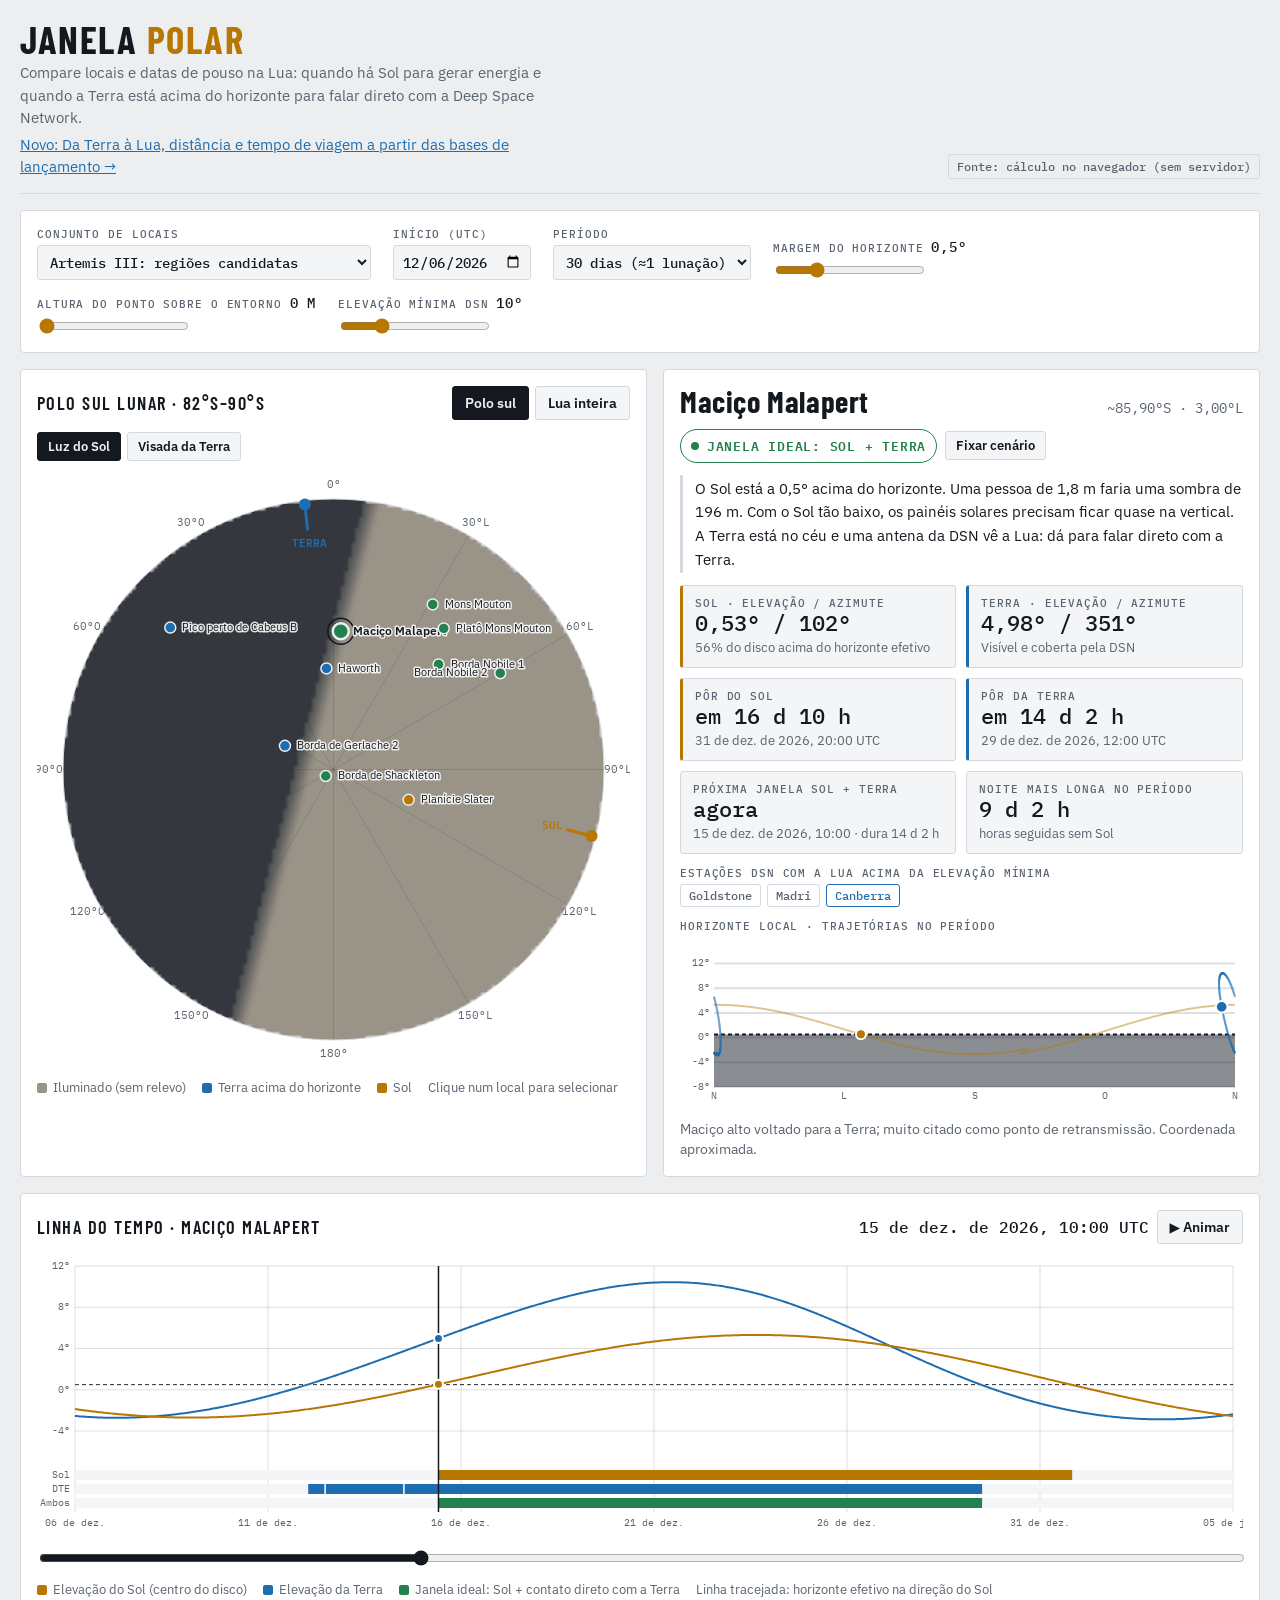
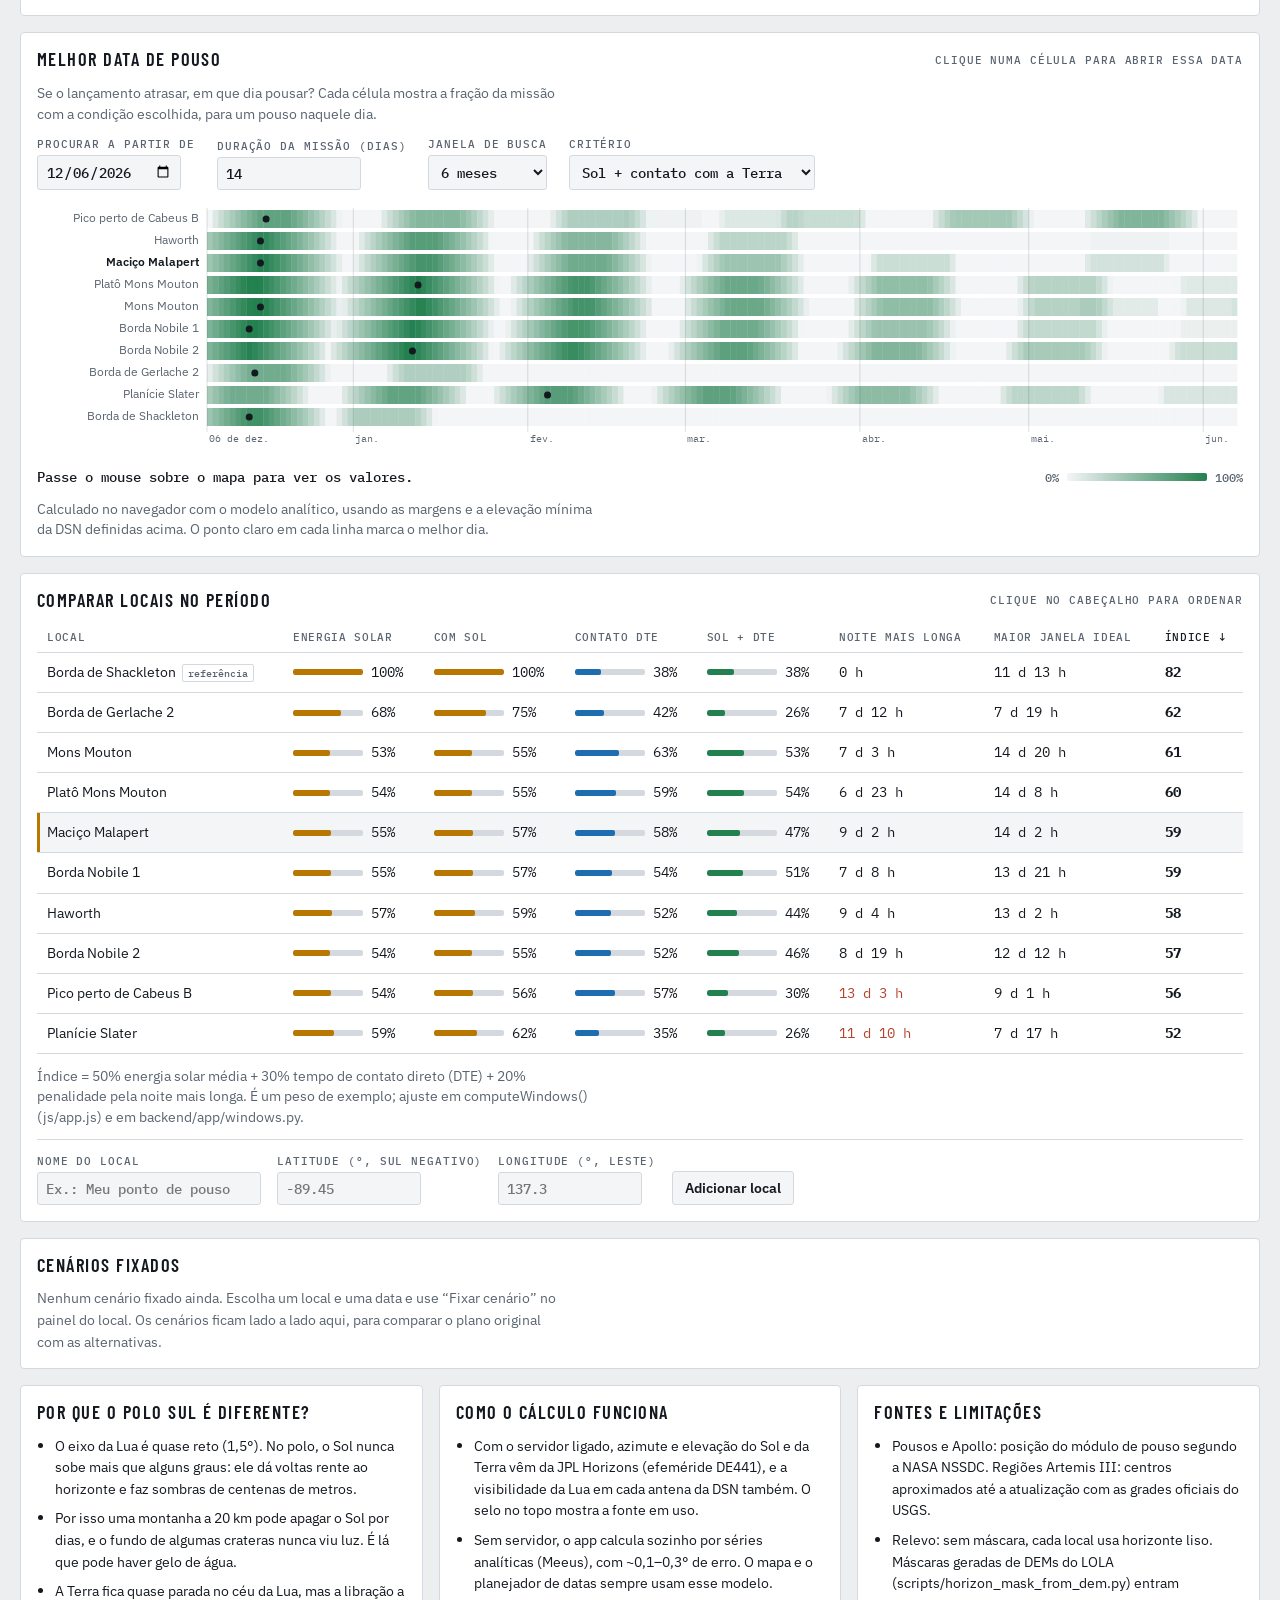
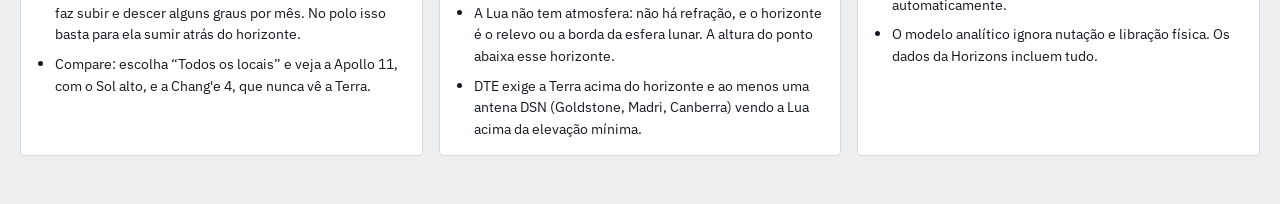
==== commit c6f89354: "Nova página Da Terra à Lua: bases de lançamento e tempo x distância Página separada (terra-lua.html " ====
--- a/frontend/index.html
+++ b/frontend/index.html
@@ -17,6 +17,7 @@
   <div>
     <h1>Janela <span>Polar</span></h1>
     <p class="sub">Compare locais e datas de pouso na Lua: quando há Sol para gerar energia e quando a Terra está acima do horizonte para falar direto com a Deep Space Network.</p>
+    <p class="sub"><a href="terra-lua.html" style="color:var(--earth)">Novo: Da Terra à Lua, distância e tempo de viagem a partir das bases de lançamento →</a></p>
   </div>
   <span class="tag" id="src" data-state="loading" title="De onde vêm as posições do Sol e da Terra">Calculando no navegador…</span>
 </header>
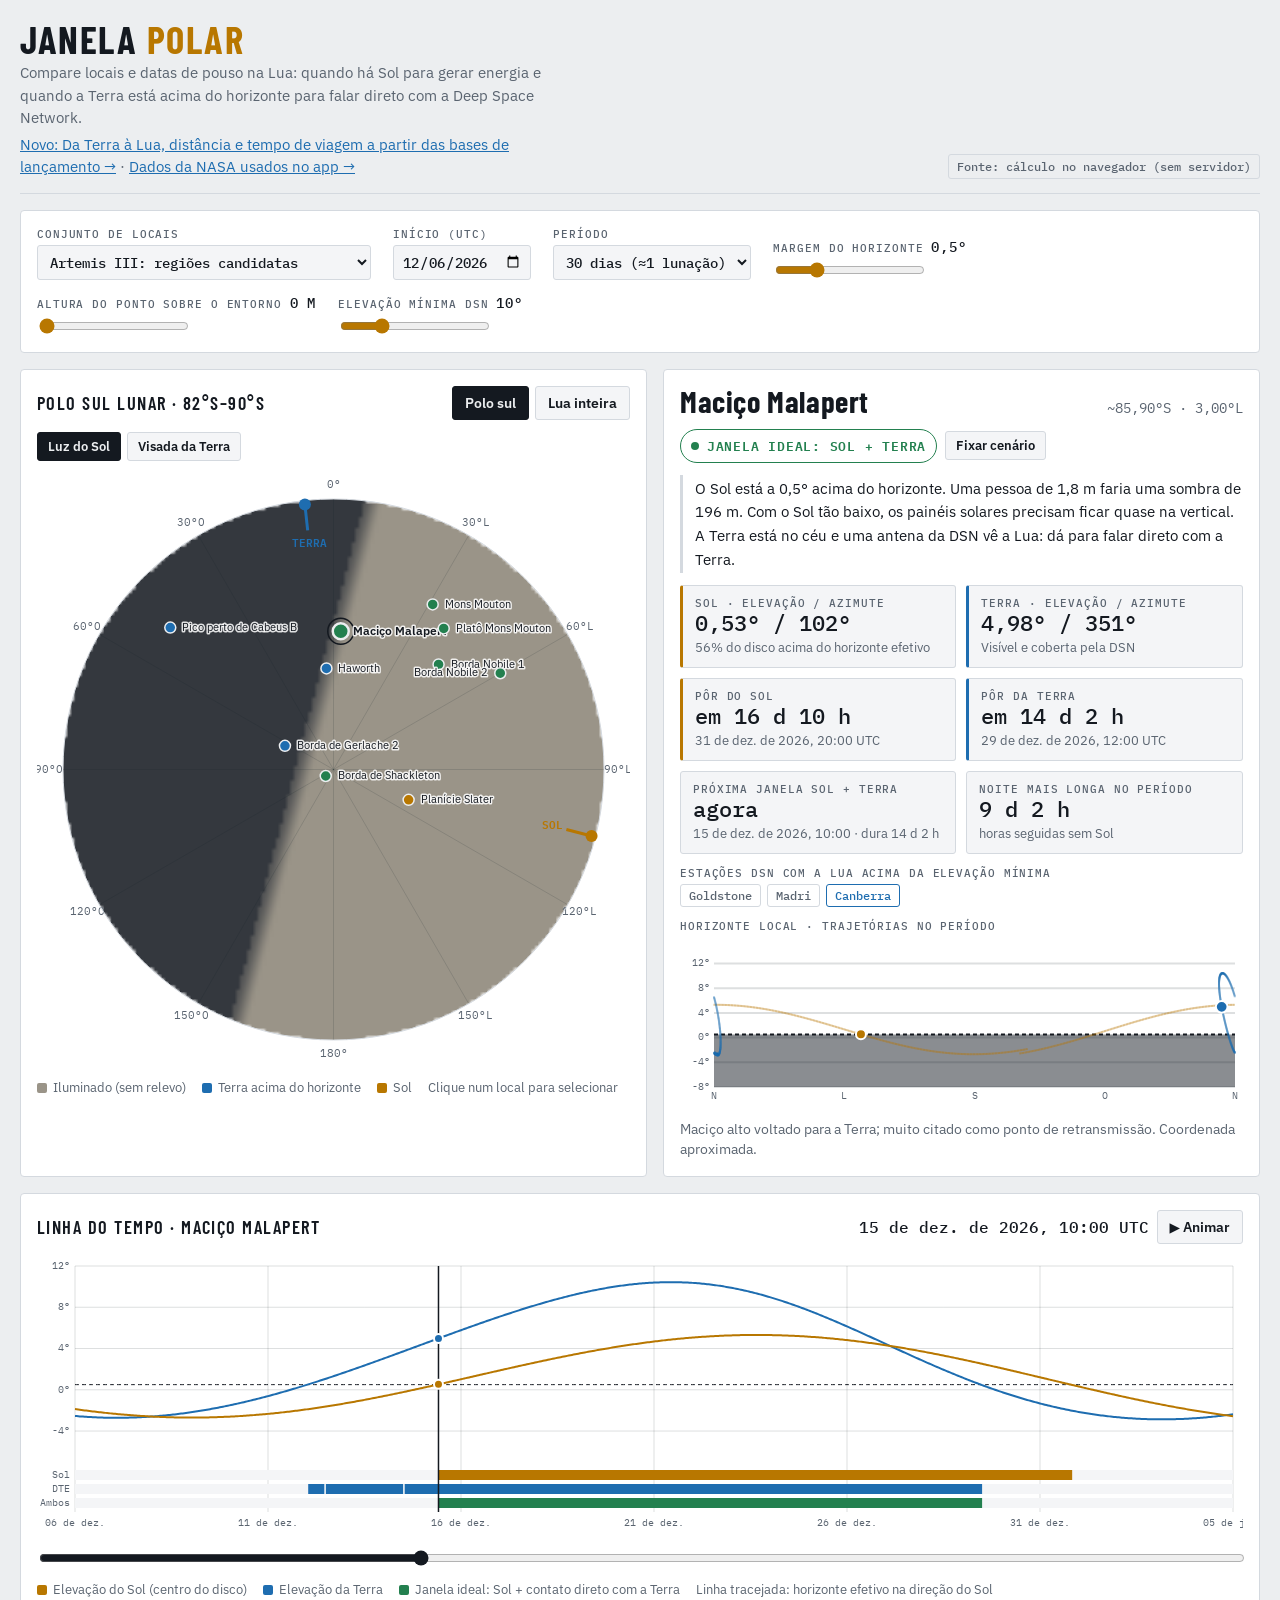
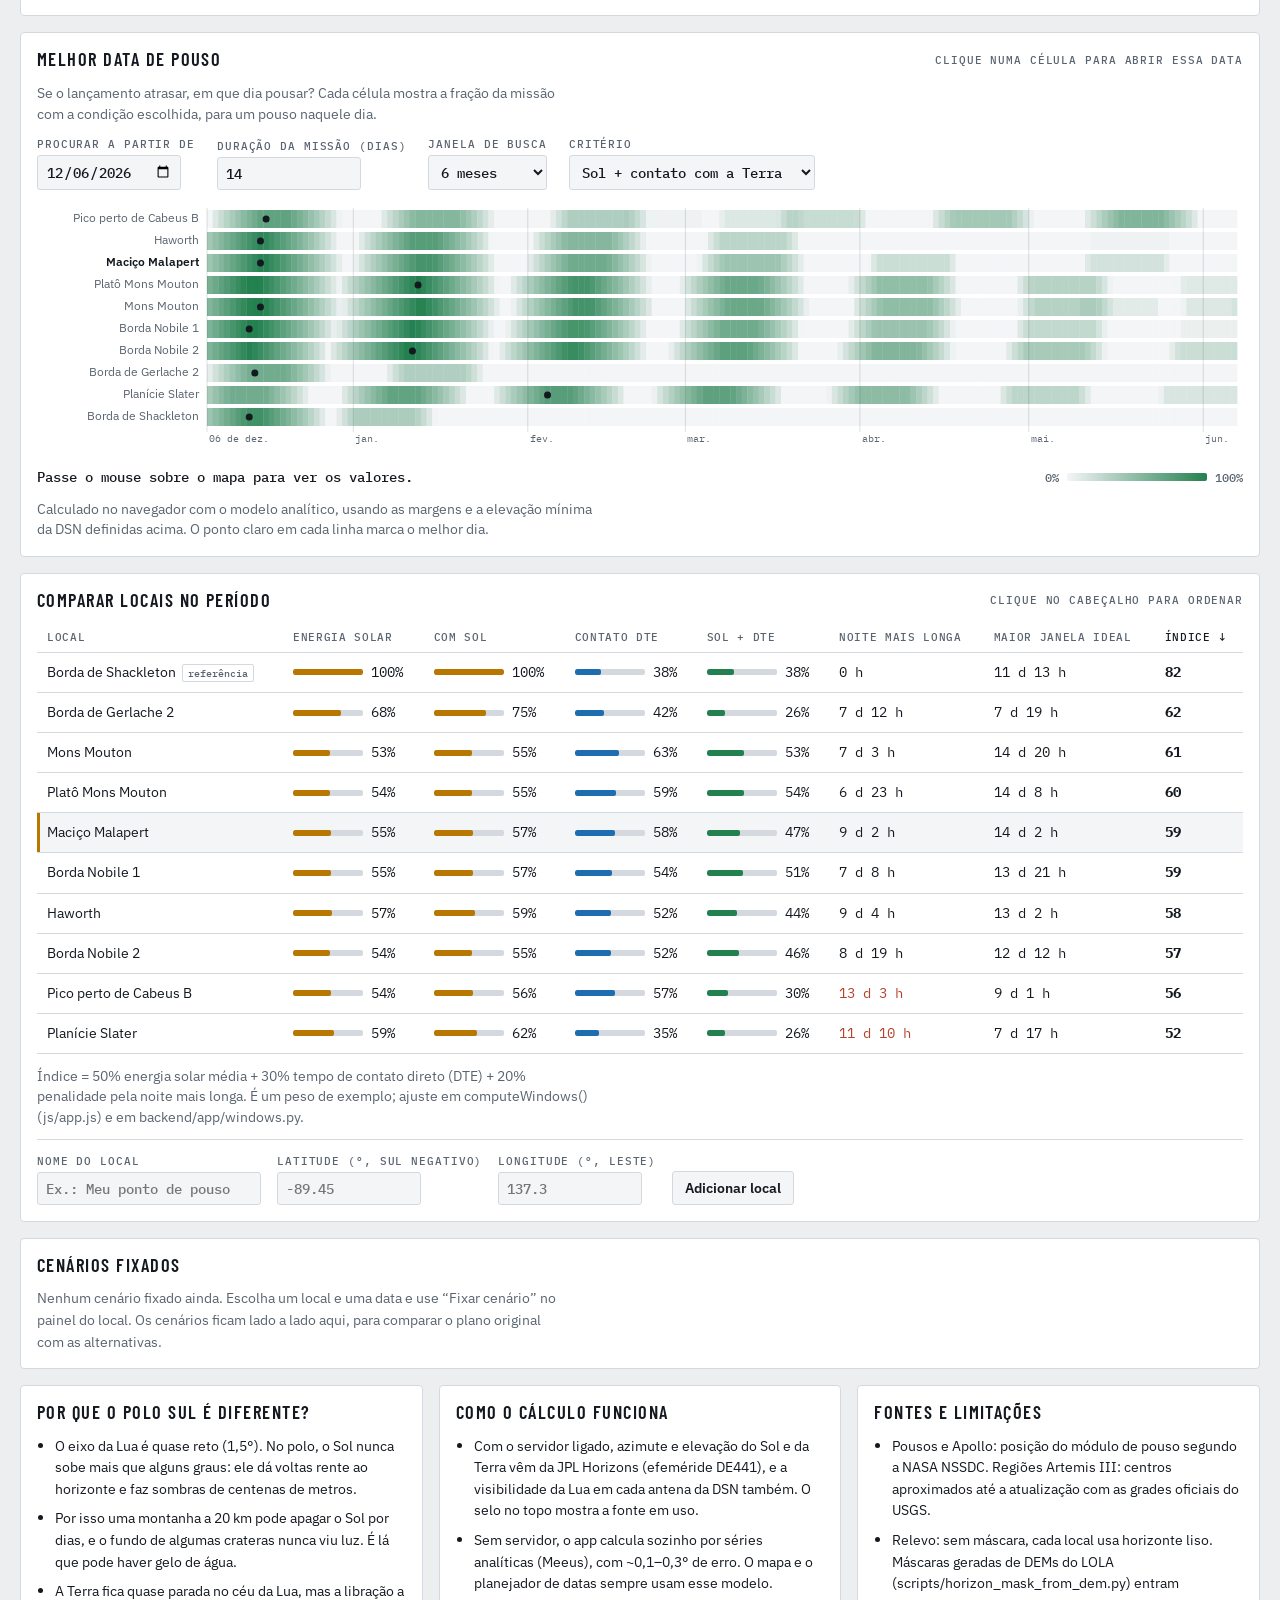
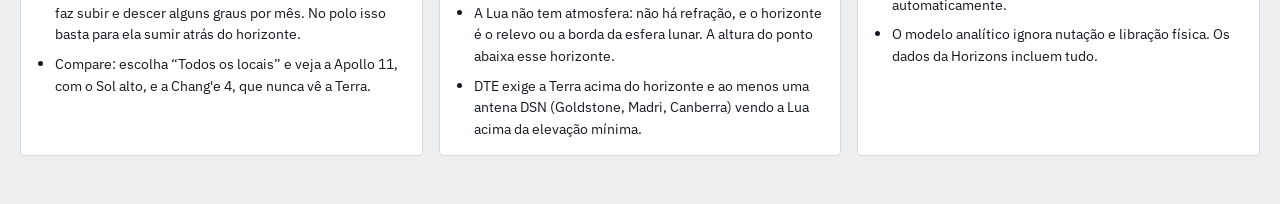
==== commit 9ffcdb68: "Nova página Dados da NASA dados-nasa.html + js/dados-nasa.js: os recursos indicados no desafio (JPL " ====
--- a/frontend/index.html
+++ b/frontend/index.html
@@ -17,7 +17,7 @@
   <div>
     <h1>Janela <span>Polar</span></h1>
     <p class="sub">Compare locais e datas de pouso na Lua: quando há Sol para gerar energia e quando a Terra está acima do horizonte para falar direto com a Deep Space Network.</p>
-    <p class="sub"><a href="terra-lua.html" style="color:var(--earth)">Novo: Da Terra à Lua, distância e tempo de viagem a partir das bases de lançamento →</a></p>
+    <p class="sub"><a href="terra-lua.html" style="color:var(--earth)">Novo: Da Terra à Lua, distância e tempo de viagem a partir das bases de lançamento →</a> · <a href="dados-nasa.html" style="color:var(--earth)">Dados da NASA usados no app →</a></p>
   </div>
   <span class="tag" id="src" data-state="loading" title="De onde vêm as posições do Sol e da Terra">Calculando no navegador…</span>
 </header>
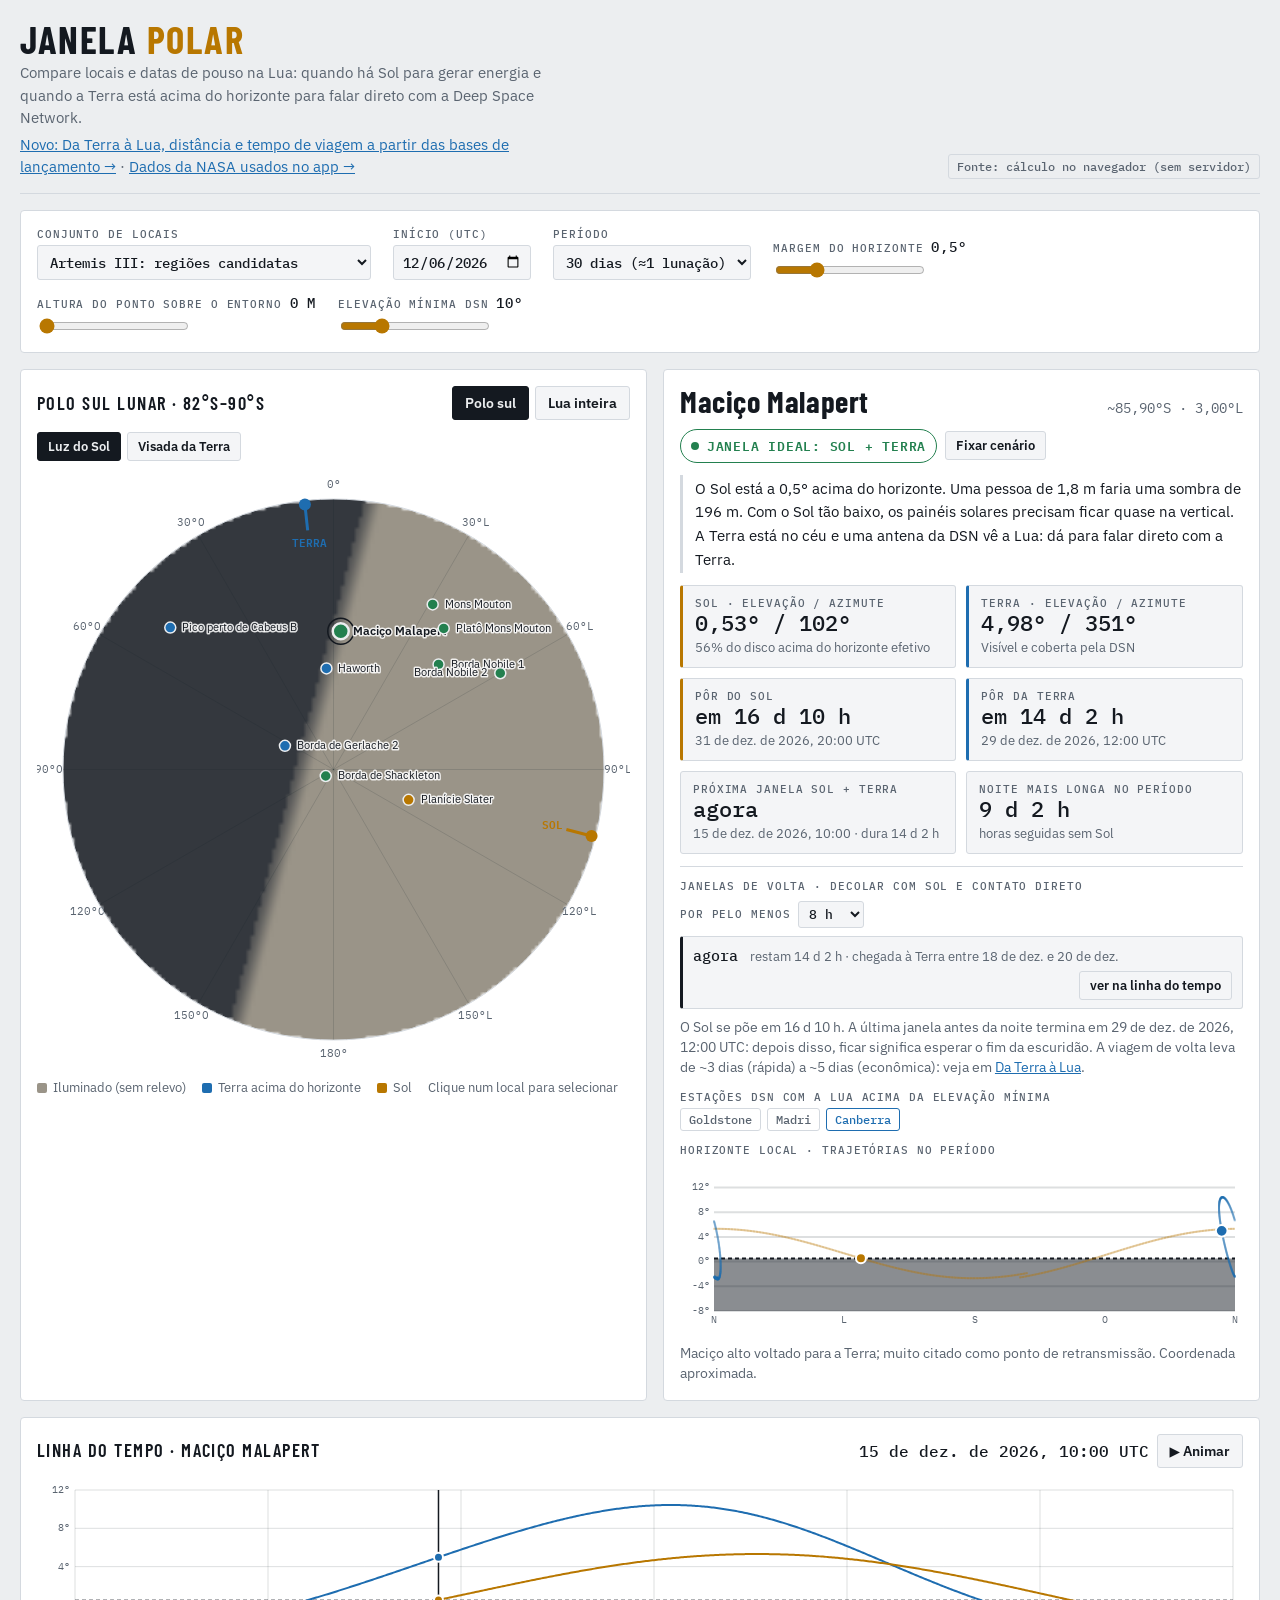
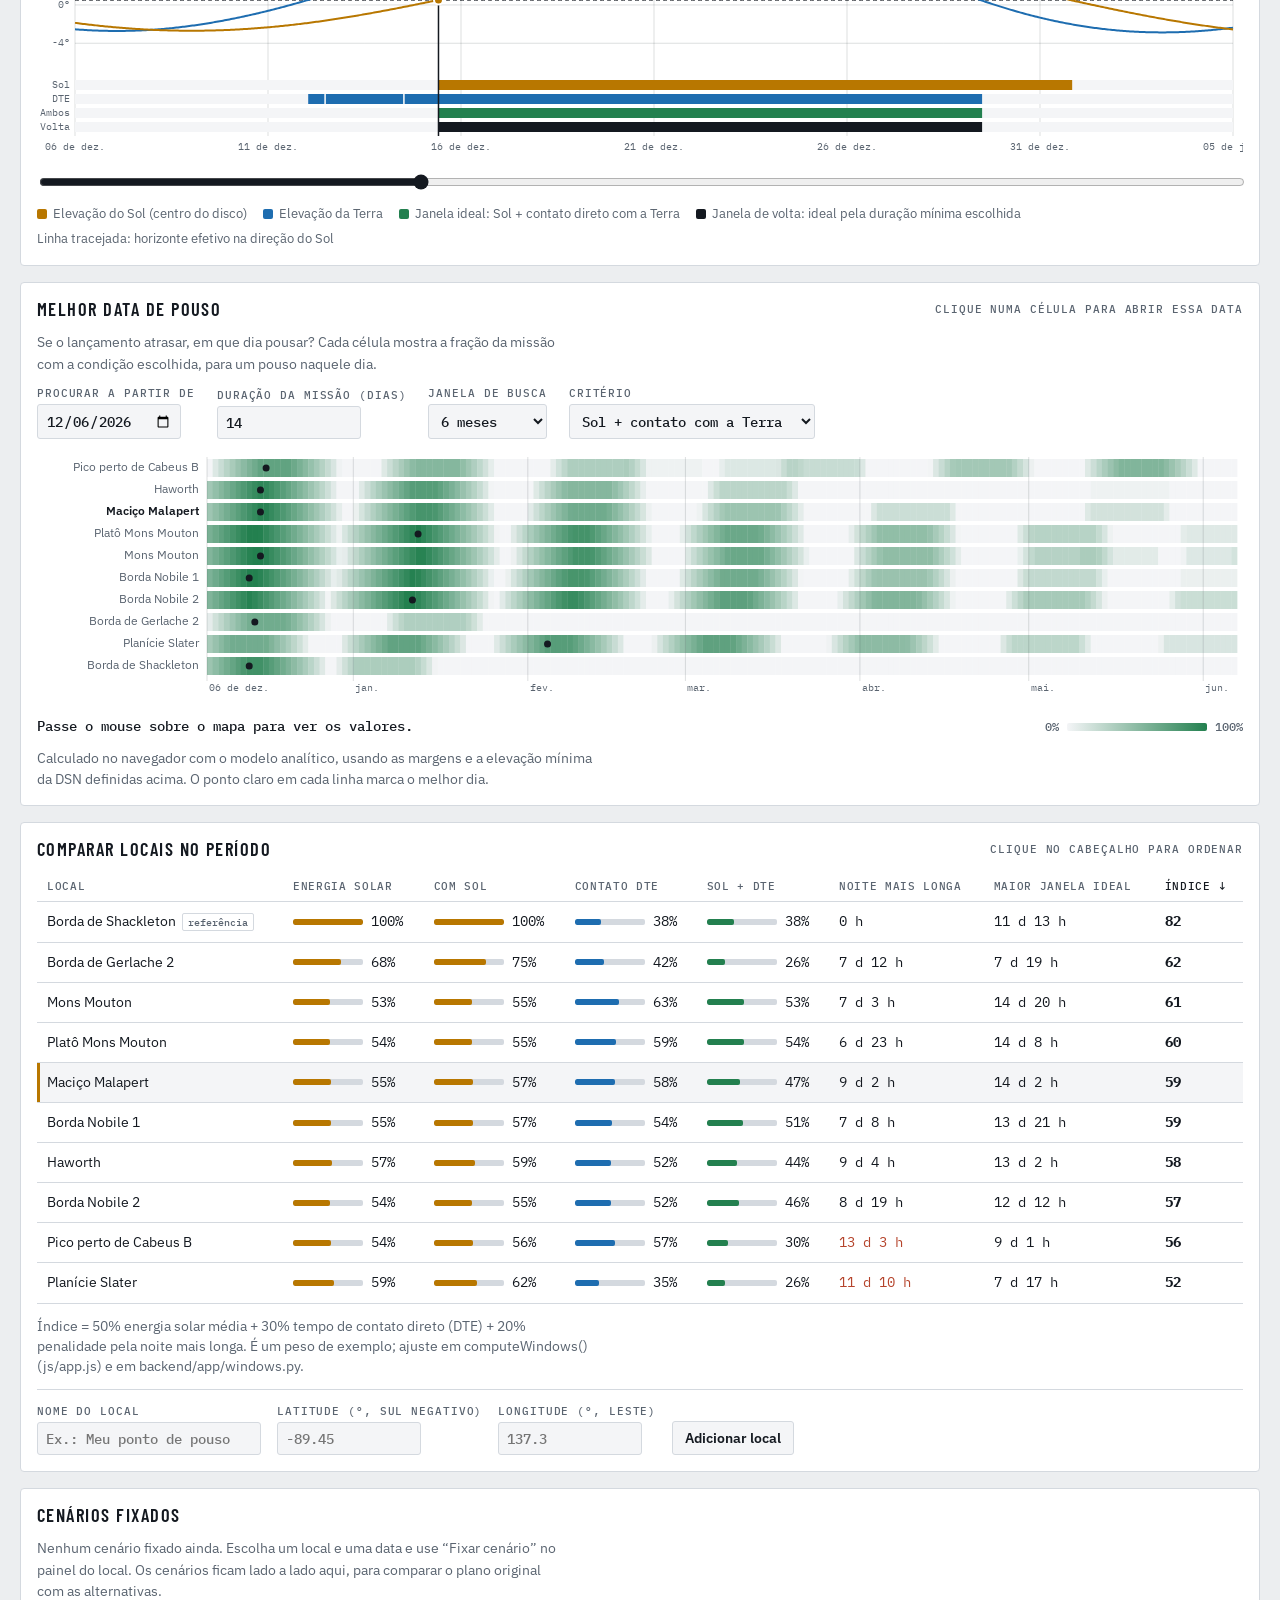
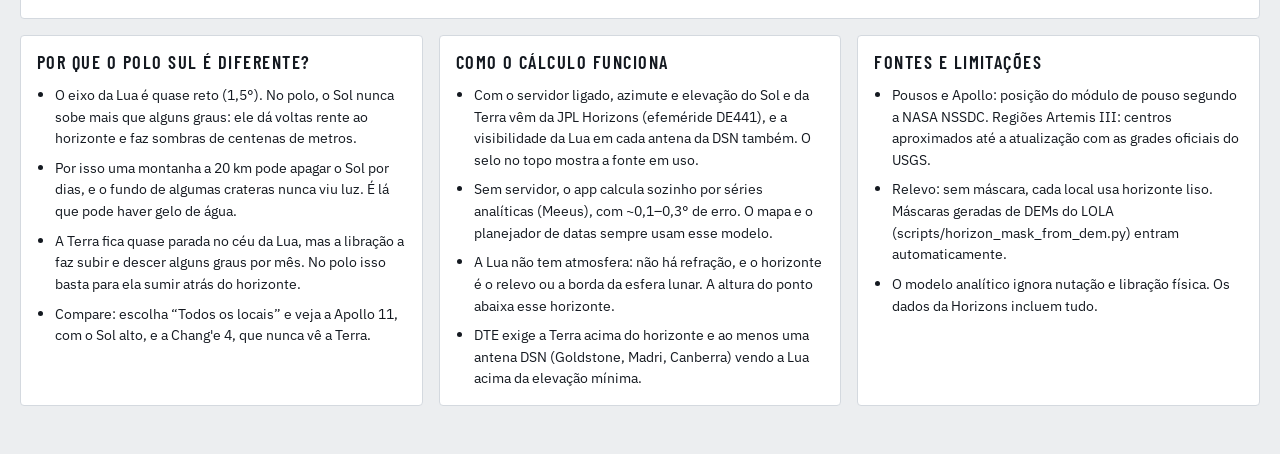
==== commit e9b236e7: "Janelas de volta na Janela Polar e na Da Terra à Lua Janela Polar: no painel do local, as próximas j" ====
--- a/frontend/index.html
+++ b/frontend/index.html
@@ -75,6 +75,15 @@
       <div class="ro"><span class="lbl">Próxima janela Sol + Terra</span><span class="v" id="rNext">—</span><span class="d" id="rNextD"></span></div>
       <div class="ro"><span class="lbl">Noite mais longa no período</span><span class="v" id="rDark">—</span><span class="d">horas seguidas sem Sol</span></div>
     </div>
+    <div class="ret">
+      <div class="row" style="justify-content:space-between">
+        <span class="lbl">Janelas de volta · decolar com Sol e contato direto</span>
+        <label class="row lbl" for="retMin">por pelo menos
+          <select id="retMin"><option value="4">4 h</option><option value="8" selected>8 h</option><option value="12">12 h</option><option value="24">24 h</option></select></label>
+      </div>
+      <ol class="retlist" id="retList"></ol>
+      <p class="note" id="retNote"></p>
+    </div>
     <div class="ctl"><span class="lbl">Estações DSN com a Lua acima da elevação mínima</span>
       <div class="chips" id="dsnChips"></div></div>
     <div class="ctl"><span class="lbl">Horizonte local · trajetórias no período</span>
@@ -98,6 +107,7 @@
     <span><span class="sw" style="background:var(--sun)"></span>Elevação do Sol (centro do disco)</span>
     <span><span class="sw" style="background:var(--earth)"></span>Elevação da Terra</span>
     <span><span class="sw" style="background:var(--both)"></span>Janela ideal: Sol + contato direto com a Terra</span>
+    <span><span class="sw" style="background:var(--fg)"></span>Janela de volta: ideal pela duração mínima escolhida</span>
     <span>Linha tracejada: horizonte efetivo na direção do Sol</span>
   </div>
 </section>
--- a/frontend/css/app.css
+++ b/frontend/css/app.css
@@ -106,3 +106,12 @@
 .facts{margin:0;padding-left:18px;display:flex;flex-direction:column;gap:8px;font-size:.92rem}
 .facts li{max-width:68ch}
 td.act{display:flex;gap:6px}
+
+/* ===== Janelas de volta ===== */
+.ret{display:flex;flex-direction:column;gap:8px;border-top:1px solid var(--line);padding-top:12px}
+.ret select{font:500 .8rem var(--f-mono);background:var(--panel-2);color:var(--fg);border:1px solid var(--line);border-radius:3px;padding:3px 6px}
+.retlist{margin:0;padding:0;list-style:none;display:flex;flex-direction:column;gap:6px}
+.retlist li{display:flex;flex-wrap:wrap;gap:4px 12px;align-items:baseline;background:var(--panel-2);border:1px solid var(--line);border-left:3px solid var(--fg);border-radius:3px;padding:8px 10px}
+.retlist .when{font:500 .95rem var(--f-mono);font-variant-numeric:tabular-nums}
+.retlist .det{font-size:.82rem;color:var(--muted)}
+.retlist button{margin-left:auto}
